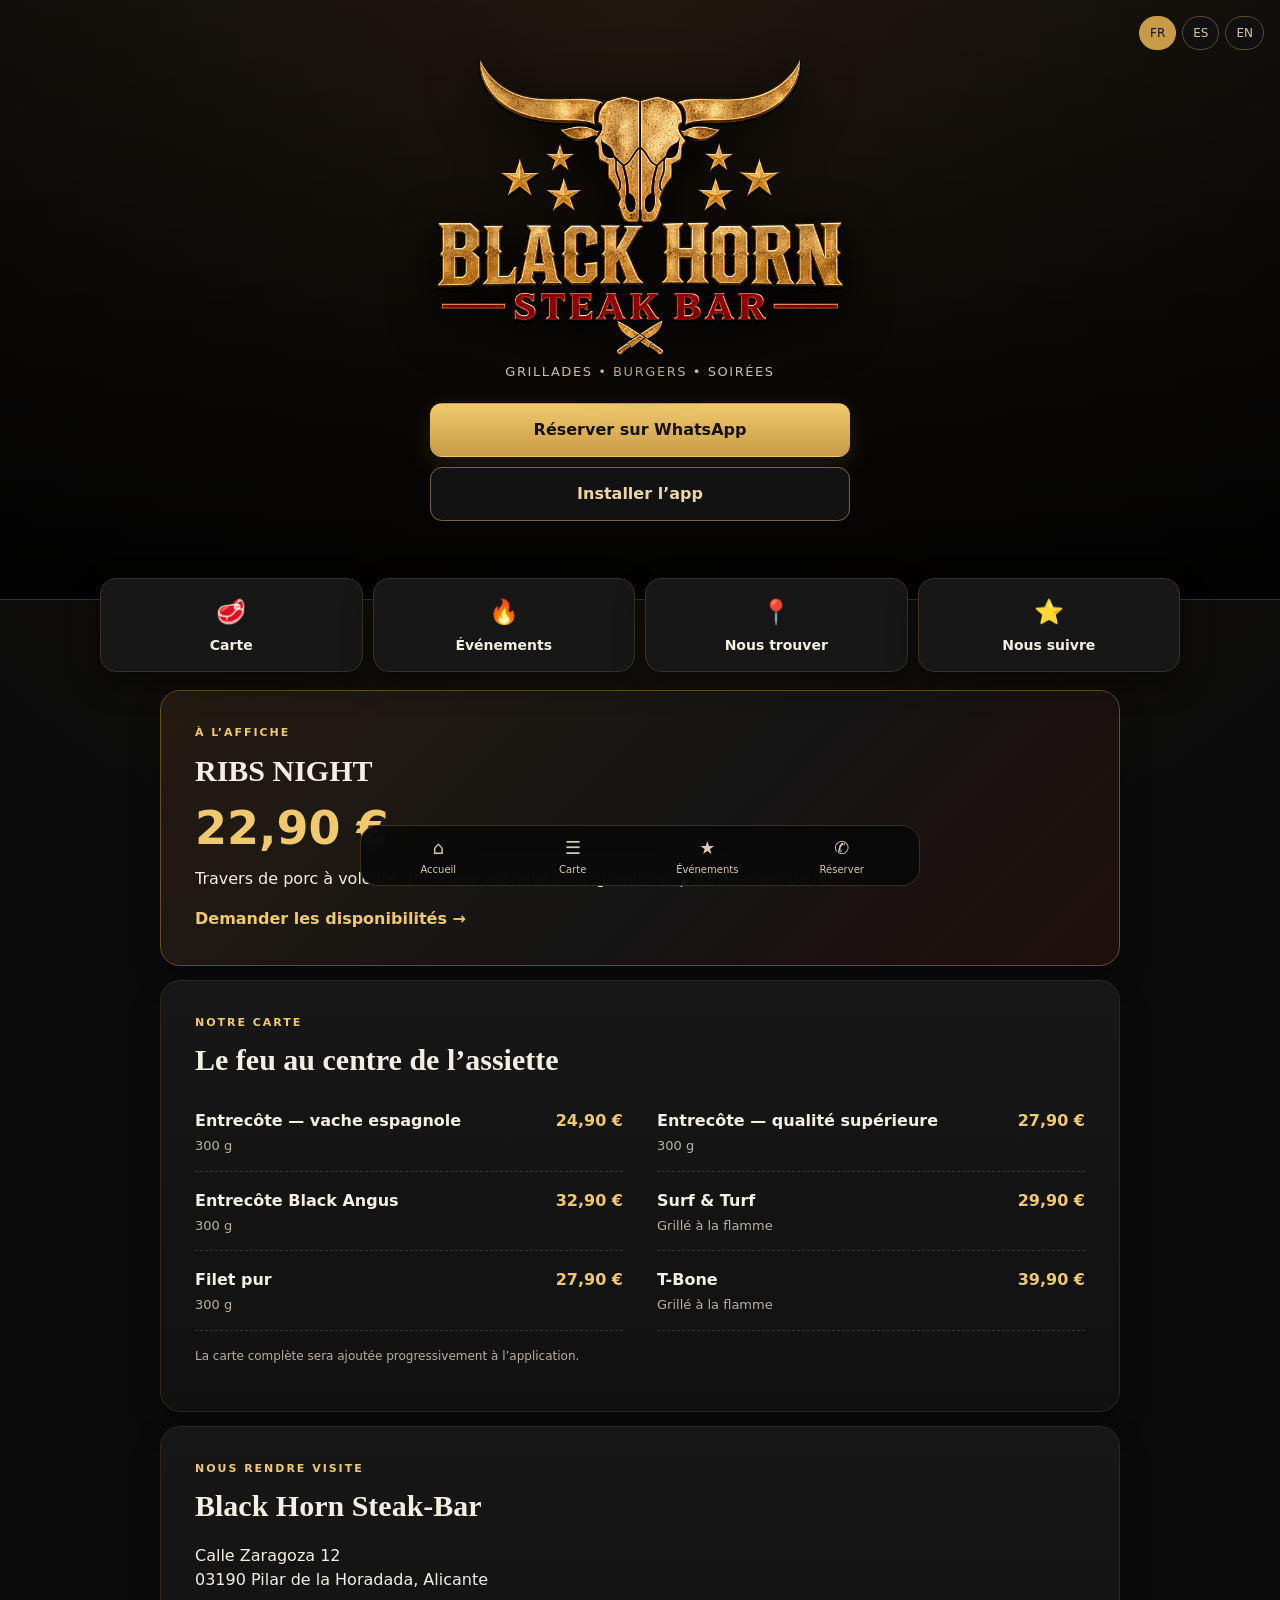
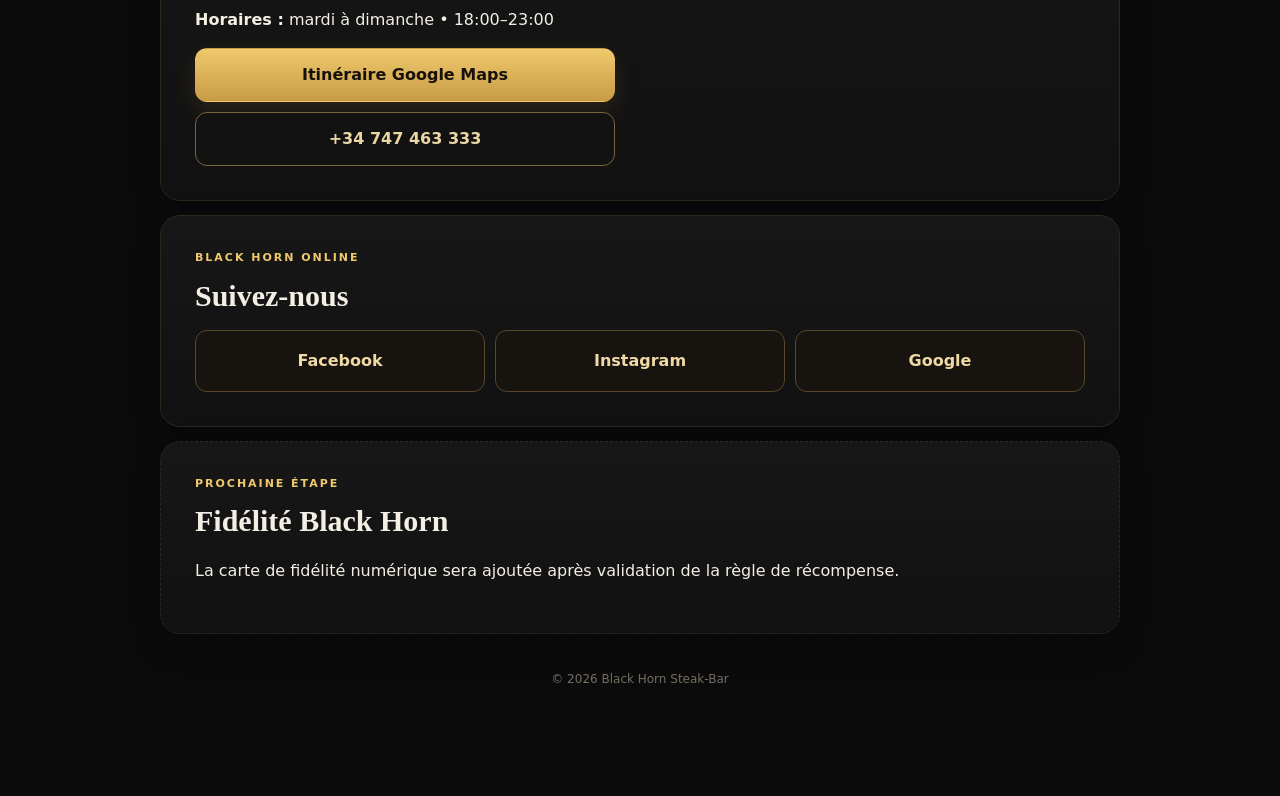
==== index.html @ 032ba1e1 "Add files via upload" ====
<!doctype html>
<html lang="fr">
<head>
  <meta charset="utf-8">
  <meta name="viewport" content="width=device-width,initial-scale=1,viewport-fit=cover">
  <meta name="theme-color" content="#111111">
  <meta name="description" content="Black Horn Steak-Bar — grillades, burgers, événements et réservations à Pilar de la Horadada.">
  <title>Black Horn Steak-Bar</title>
  <link rel="manifest" href="manifest.webmanifest">
  <link rel="apple-touch-icon" href="icon-192.png">
  <link rel="icon" href="icon-192.png">
  <link rel="stylesheet" href="styles.css">
</head>
<body>
  <header class="hero" id="home">
    <div class="topbar">
      <button class="lang active" data-lang="fr">FR</button>
      <button class="lang" data-lang="es">ES</button>
      <button class="lang" data-lang="en">EN</button>
    </div>
    <img class="logo" src="logo-black-horn.png" alt="Black Horn Steak-Bar">
    <p class="tagline" data-i18n="tagline">Grillades • Burgers • Soirées</p>
    <div class="hero-actions">
      <a class="btn btn-gold" href="https://wa.me/34747463333?text=Bonjour%20Black%20Horn%2C%20je%20voudrais%20r%C3%A9server%20une%20table." target="_blank" rel="noopener" data-i18n="book">Réserver sur WhatsApp</a>
      <button class="btn btn-outline" id="installBtn" data-i18n="install">Installer l’app</button>
    </div>
  </header>

  <main>
    <section class="quick-grid" aria-label="Accès rapides">
      <a class="quick-card" href="#menu"><span>🥩</span><strong data-i18n="menu">Carte</strong></a>
      <a class="quick-card" href="#events"><span>🔥</span><strong data-i18n="events">Événements</strong></a>
      <a class="quick-card" href="#visit"><span>📍</span><strong data-i18n="find">Nous trouver</strong></a>
      <a class="quick-card" href="#social"><span>⭐</span><strong data-i18n="follow">Nous suivre</strong></a>
    </section>

    <section class="panel highlight" id="events">
      <p class="eyebrow" data-i18n="featured">À l’affiche</p>
      <h2>RIBS NIGHT</h2>
      <p class="big-price">22,90 €</p>
      <p data-i18n="ribsText">Travers de porc à volonté. Première assiette avec garniture, puis réassort de ribs.</p>
      <a class="text-link" href="https://wa.me/34747463333?text=Bonjour%20Black%20Horn%2C%20je%20voudrais%20des%20informations%20sur%20la%20Ribs%20Night." target="_blank" rel="noopener" data-i18n="ask">Demander les disponibilités →</a>
    </section>

    <section class="panel" id="menu">
      <p class="eyebrow" data-i18n="ourMenu">Notre carte</p>
      <h2 data-i18n="grillTitle">Le feu au centre de l’assiette</h2>
      <div class="menu-list">
        <article><div><h3>Entrecôte — vache espagnole</h3><p>300 g</p></div><strong>24,90 €</strong></article>
        <article><div><h3>Entrecôte — qualité supérieure</h3><p>300 g</p></div><strong>27,90 €</strong></article>
        <article><div><h3>Entrecôte Black Angus</h3><p>300 g</p></div><strong>32,90 €</strong></article>
        <article><div><h3>Surf & Turf</h3><p data-i18n="flame">Grillé à la flamme</p></div><strong>29,90 €</strong></article>
        <article><div><h3>Filet pur</h3><p>300 g</p></div><strong>27,90 €</strong></article>
        <article><div><h3>T-Bone</h3><p data-i18n="flame">Grillé à la flamme</p></div><strong>39,90 €</strong></article>
      </div>
      <p class="note" data-i18n="menuNote">La carte complète sera ajoutée progressivement à l’application.</p>
    </section>

    <section class="panel" id="visit">
      <p class="eyebrow" data-i18n="visit">Nous rendre visite</p>
      <h2>Black Horn Steak-Bar</h2>
      <p>Calle Zaragoza 12<br>03190 Pilar de la Horadada, Alicante</p>
      <p><strong data-i18n="hours">Horaires :</strong> <span data-i18n="hoursText">mardi à dimanche • 18:00–23:00</span></p>
      <div class="stack-actions">
        <a class="btn btn-gold" href="https://maps.app.goo.gl/LjgLt8MfumfdYNus9?g_st=ic" target="_blank" rel="noopener" data-i18n="route">Itinéraire Google Maps</a>
        <a class="btn btn-outline" href="tel:+34747463333">+34 747 463 333</a>
      </div>
    </section>

    <section class="panel" id="social">
      <p class="eyebrow">Black Horn Online</p>
      <h2 data-i18n="socialTitle">Suivez-nous</h2>
      <div class="social-grid">
        <a href="https://www.facebook.com/61590589595842/" target="_blank" rel="noopener">Facebook</a>
        <a href="https://www.instagram.com/blackhornsteakbar/" target="_blank" rel="noopener">Instagram</a>
        <a href="https://maps.app.goo.gl/LjgLt8MfumfdYNus9?g_st=ic" target="_blank" rel="noopener">Google</a>
      </div>
    </section>

    <section class="panel loyalty">
      <p class="eyebrow" data-i18n="coming">Prochaine étape</p>
      <h2 data-i18n="loyalty">Fidélité Black Horn</h2>
      <p data-i18n="loyaltyText">La carte de fidélité numérique sera ajoutée après validation de la règle de récompense.</p>
    </section>
  </main>

  <nav class="bottom-nav">
    <a href="#home">⌂<span data-i18n="home">Accueil</span></a>
    <a href="#menu">☰<span data-i18n="menu">Carte</span></a>
    <a href="#events">★<span data-i18n="events">Événements</span></a>
    <a href="https://wa.me/34747463333?text=Bonjour%20Black%20Horn%2C%20je%20voudrais%20r%C3%A9server%20une%20table." target="_blank" rel="noopener">✆<span data-i18n="bookShort">Réserver</span></a>
  </nav>

  <footer>© <span id="year"></span> Black Horn Steak-Bar</footer>
  <script src="app.js"></script>
</body>
</html>
---- styles.css ----
:root{
  --bg:#0b0b0b;--panel:#151515;--panel2:#1c1a16;--text:#f4efe5;--muted:#b9b09f;
  --gold:#c89b46;--gold2:#f0c96c;--line:#3b3020;--red:#9e2b22;
}
*{box-sizing:border-box}html{scroll-behavior:smooth}body{margin:0;background:radial-gradient(circle at 50% 0,#241b10 0,#0b0b0b 38%);color:var(--text);font-family:Inter,system-ui,-apple-system,BlinkMacSystemFont,"Segoe UI",sans-serif;line-height:1.5;padding-bottom:86px}a{color:inherit;text-decoration:none}button{font:inherit}.hero{min-height:520px;padding:16px 20px 36px;display:flex;flex-direction:column;align-items:center;justify-content:center;text-align:center;border-bottom:1px solid var(--line);background:linear-gradient(rgba(0,0,0,.1),rgba(0,0,0,.85))}.topbar{position:absolute;top:16px;right:16px;display:flex;gap:6px}.lang{border:1px solid #5c4b2f;background:#111;color:#d8c59c;border-radius:999px;padding:7px 10px;font-size:12px}.lang.active{background:var(--gold);color:#111;border-color:var(--gold)}.logo{width:min(92vw,450px);max-height:330px;object-fit:contain;filter:drop-shadow(0 12px 24px #000)}.tagline{letter-spacing:.12em;text-transform:uppercase;color:#d7c7a4;font-size:13px;margin:4px 0 22px}.hero-actions,.stack-actions{display:grid;gap:10px;width:min(100%,420px)}.btn{display:block;border-radius:12px;padding:14px 18px;font-weight:800;text-align:center;border:1px solid transparent}.btn-gold{background:linear-gradient(180deg,var(--gold2),var(--gold));color:#16120b;box-shadow:0 8px 24px rgba(200,155,70,.15)}.btn-outline{border-color:#7a643d;background:#121212;color:#ebd6a4}.quick-grid{width:min(1080px,calc(100% - 28px));margin:-22px auto 18px;display:grid;grid-template-columns:repeat(4,1fr);gap:10px;position:relative;z-index:2}.quick-card{background:#171717;border:1px solid #3b3020;border-radius:16px;padding:15px 10px;text-align:center;box-shadow:0 12px 30px rgba(0,0,0,.35)}.quick-card span{font-size:24px;display:block}.quick-card strong{font-size:12px;display:block;margin-top:5px}.panel{width:min(960px,calc(100% - 28px));margin:14px auto;background:linear-gradient(180deg,#171717,#111);border:1px solid #2d261b;border-radius:20px;padding:24px;box-shadow:0 14px 34px rgba(0,0,0,.2)}.highlight{background:linear-gradient(135deg,#241b11,#151515 55%,#20100d);border-color:#6b4d23}.eyebrow{text-transform:uppercase;letter-spacing:.18em;font-size:11px;color:var(--gold2);font-weight:800;margin:0 0 6px}.panel h2{font-family:Georgia,"Times New Roman",serif;font-size:30px;margin:0 0 12px}.big-price{font-size:46px;line-height:1;font-weight:900;color:var(--gold2);margin:6px 0 12px}.text-link{color:var(--gold2);font-weight:800}.menu-list{display:grid;gap:2px}.menu-list article{display:flex;justify-content:space-between;gap:18px;padding:15px 0;border-bottom:1px dashed #3b3428}.menu-list h3{margin:0 0 3px;font-size:16px}.menu-list p{margin:0;color:var(--muted);font-size:13px}.menu-list strong{white-space:nowrap;color:var(--gold2)}.note{font-size:12px;color:var(--muted);margin-top:16px}.social-grid{display:grid;grid-template-columns:repeat(3,1fr);gap:10px}.social-grid a{border:1px solid #59472b;background:#17130e;color:#f0d9a5;padding:14px;text-align:center;border-radius:12px;font-weight:800}.loyalty{border-style:dashed}footer{text-align:center;color:#756d61;font-size:12px;padding:22px}.bottom-nav{position:fixed;z-index:30;left:0;right:0;bottom:0;padding:8px 10px max(8px,env(safe-area-inset-bottom));background:rgba(10,10,10,.96);border-top:1px solid #3a3022;display:grid;grid-template-columns:repeat(4,1fr);backdrop-filter:blur(12px)}.bottom-nav a{text-align:center;color:#d6c9ae;font-size:18px}.bottom-nav span{display:block;font-size:10px;margin-top:1px}@media(min-width:760px){.hero{min-height:600px}.quick-card strong{font-size:14px}.panel{padding:34px}.menu-list{grid-template-columns:1fr 1fr;column-gap:34px}.social-grid a{padding:18px}.bottom-nav{max-width:560px;left:50%;transform:translateX(-50%);bottom:14px;border:1px solid #3a3022;border-radius:18px}}
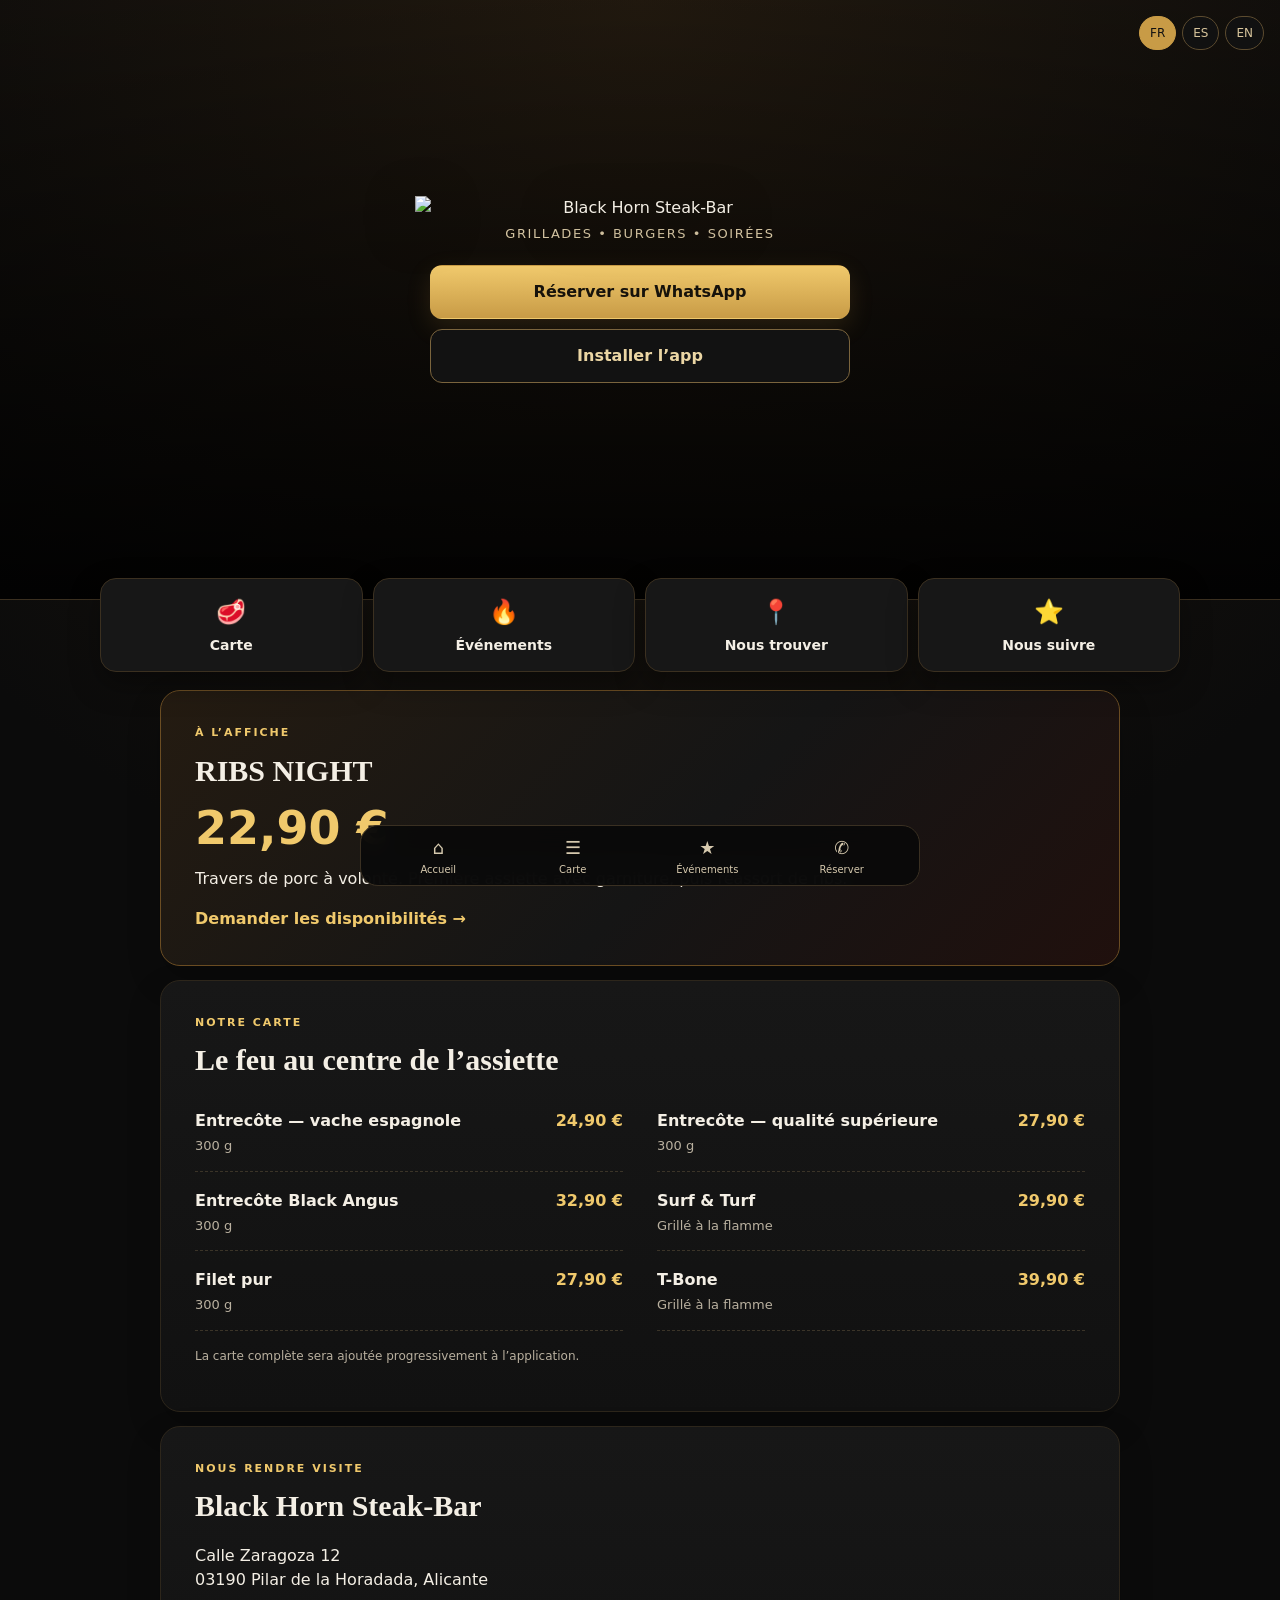
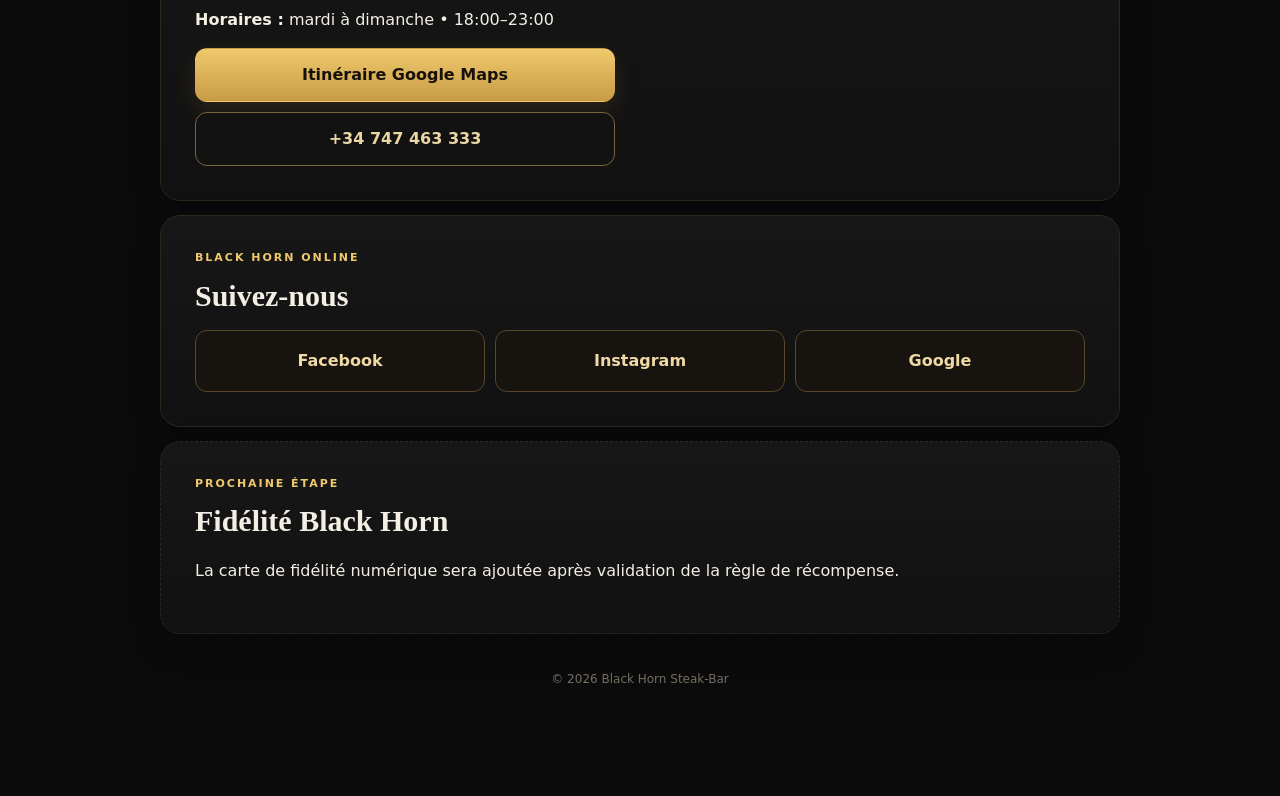
==== commit a3f87be2: "Add files via upload" ====
--- a/index.html
+++ b/index.html
@@ -7,8 +7,8 @@
   <meta name="description" content="Black Horn Steak-Bar — grillades, burgers, événements et réservations à Pilar de la Horadada.">
   <title>Black Horn Steak-Bar</title>
   <link rel="manifest" href="manifest.webmanifest">
-  <link rel="apple-touch-icon" href="icon-192.png">
-  <link rel="icon" href="icon-192.png">
+  <link rel="apple-touch-icon" href="icons/icon-192.png">
+  <link rel="icon" href="icons/icon-192.png">
   <link rel="stylesheet" href="styles.css">
 </head>
 <body>
@@ -18,7 +18,7 @@
       <button class="lang" data-lang="es">ES</button>
       <button class="lang" data-lang="en">EN</button>
     </div>
-    <img class="logo" src="logo-black-horn.png" alt="Black Horn Steak-Bar">
+    <img class="logo" src="assets/logo-black-horn.png" alt="Black Horn Steak-Bar">
     <p class="tagline" data-i18n="tagline">Grillades • Burgers • Soirées</p>
     <div class="hero-actions">
       <a class="btn btn-gold" href="https://wa.me/34747463333?text=Bonjour%20Black%20Horn%2C%20je%20voudrais%20r%C3%A9server%20une%20table." target="_blank" rel="noopener" data-i18n="book">Réserver sur WhatsApp</a>
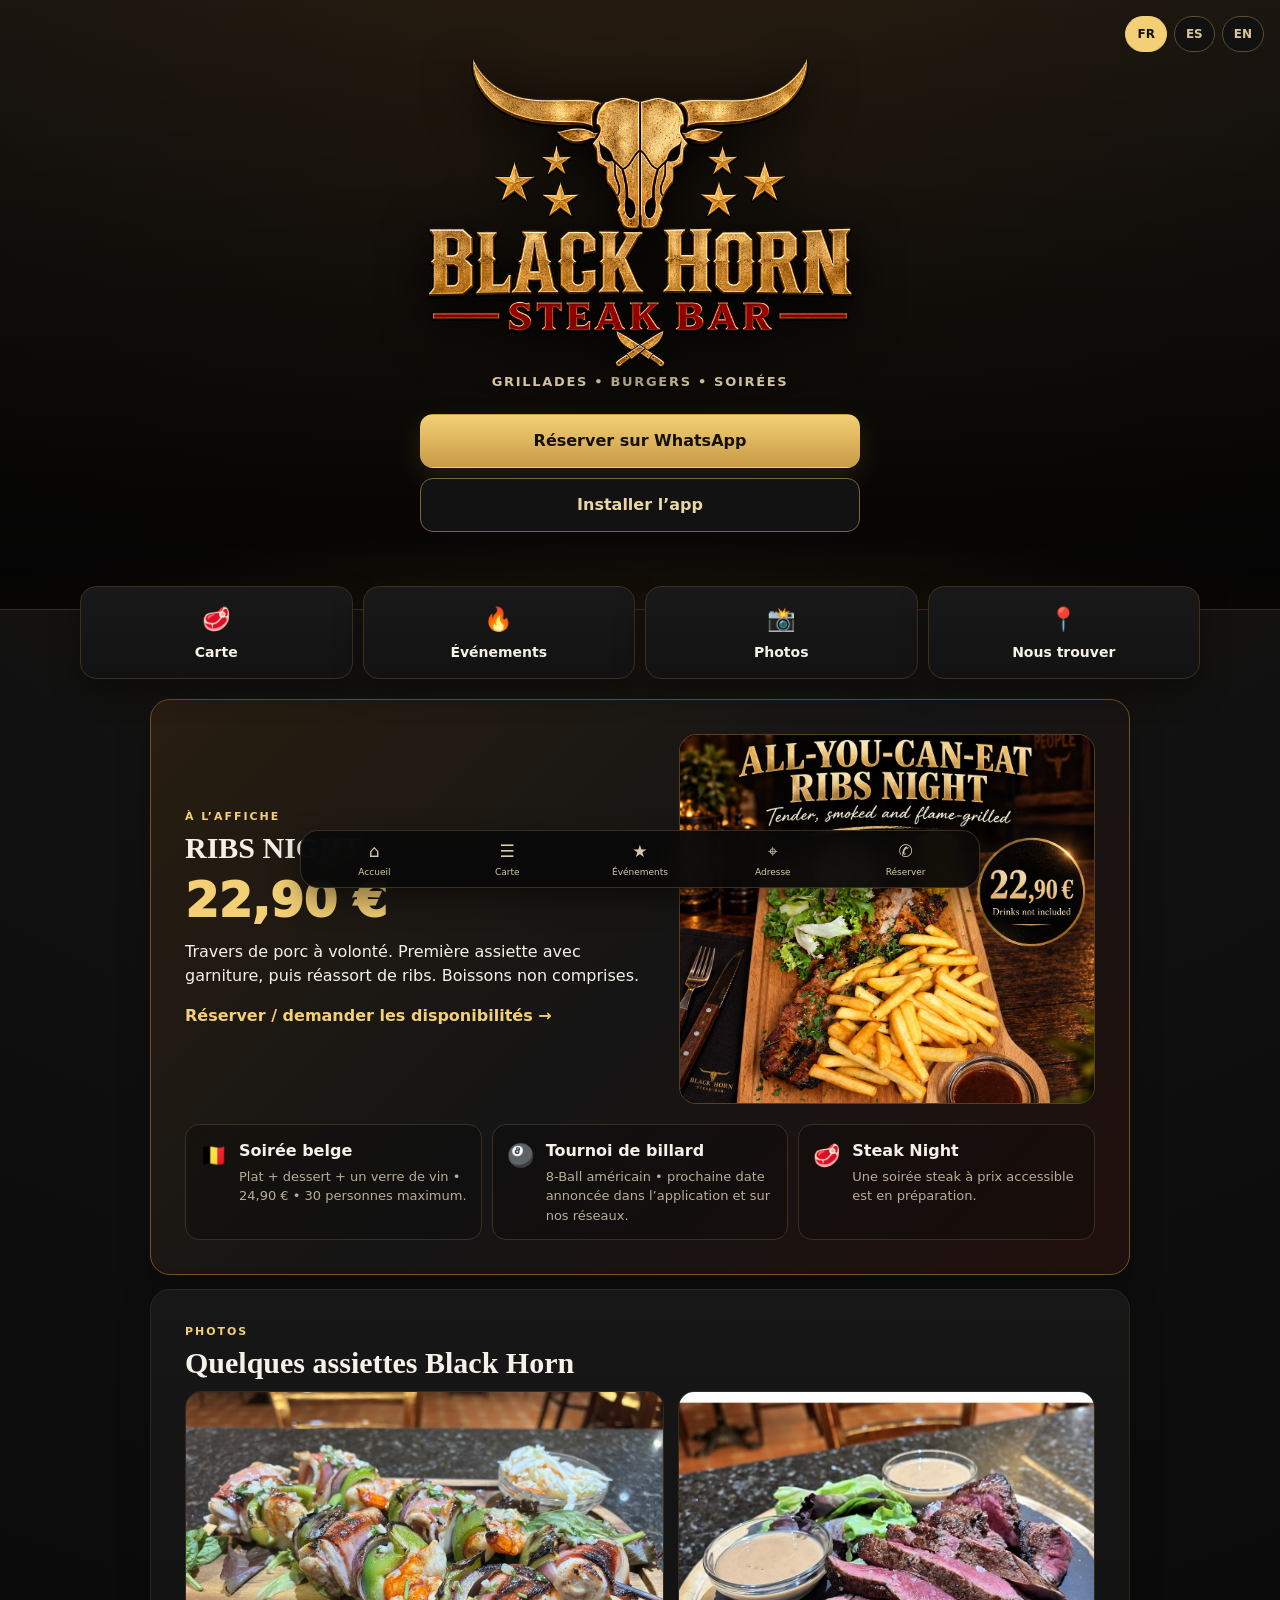
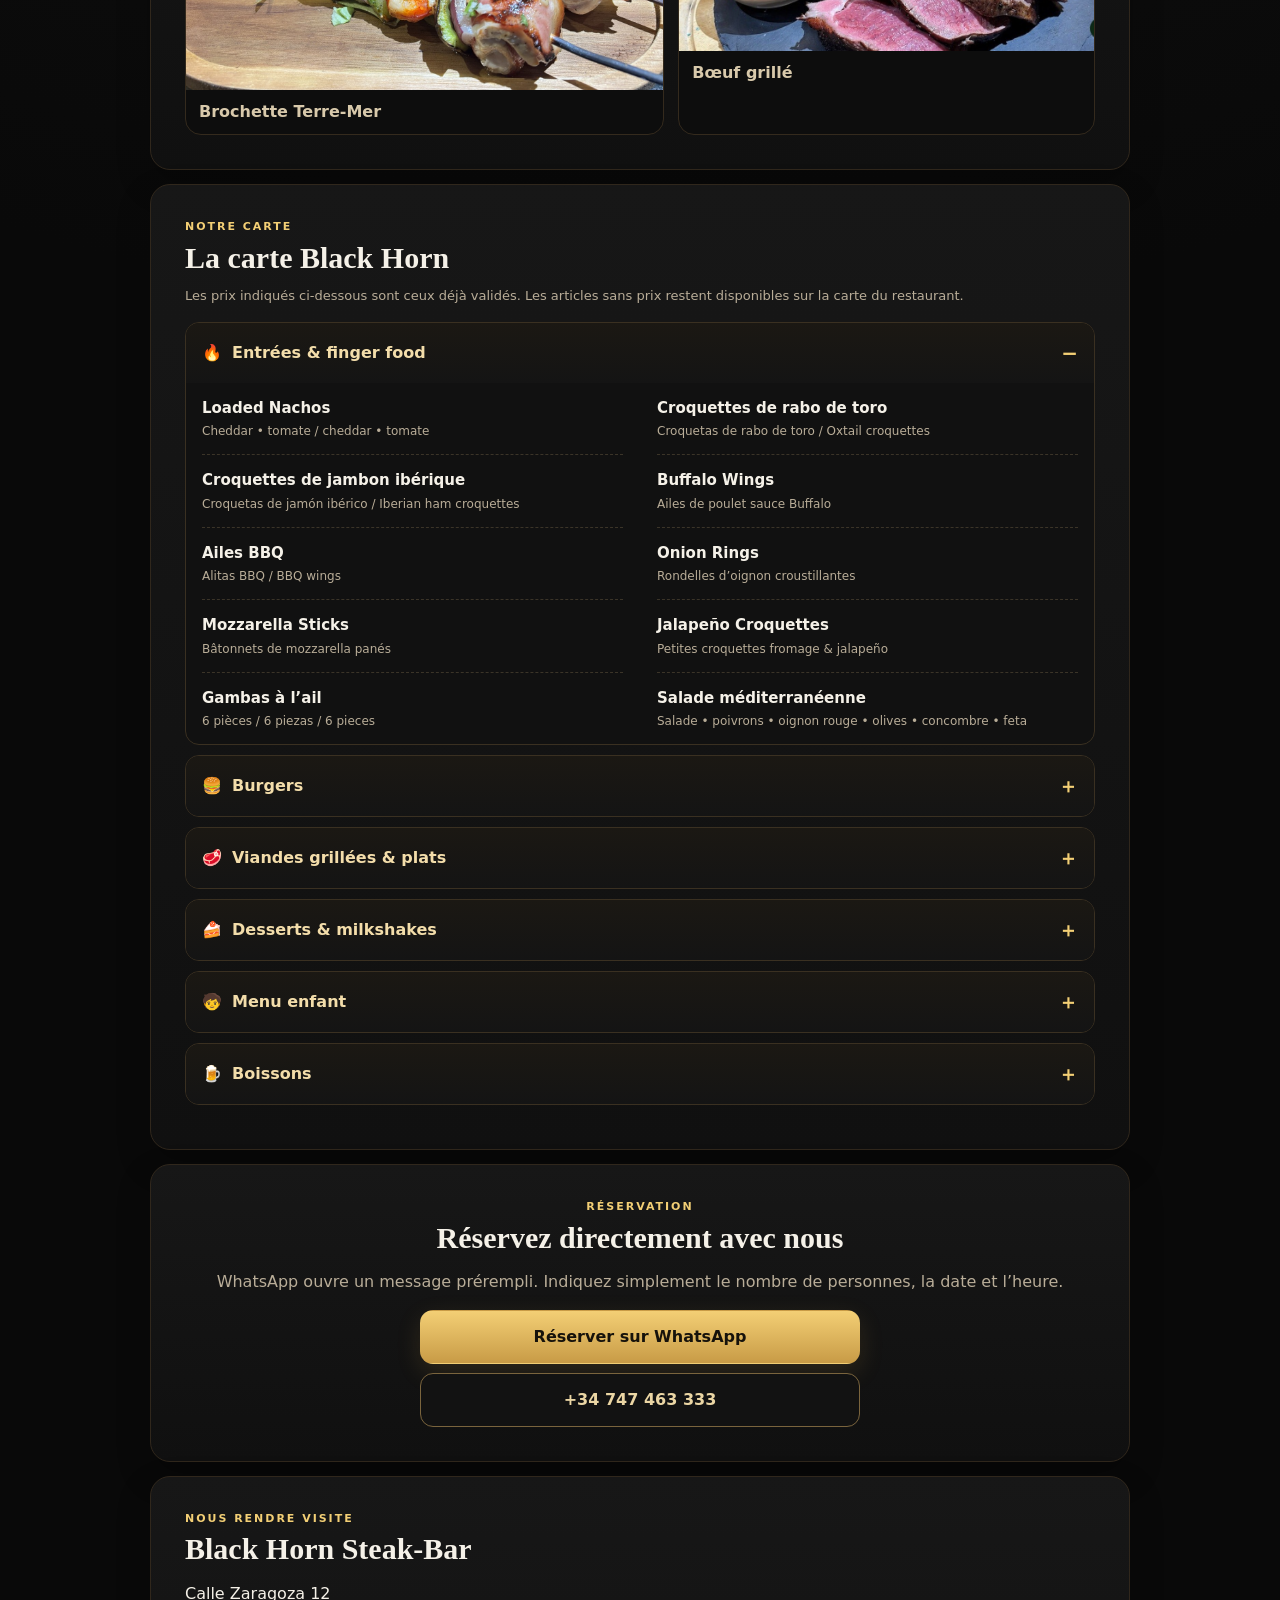
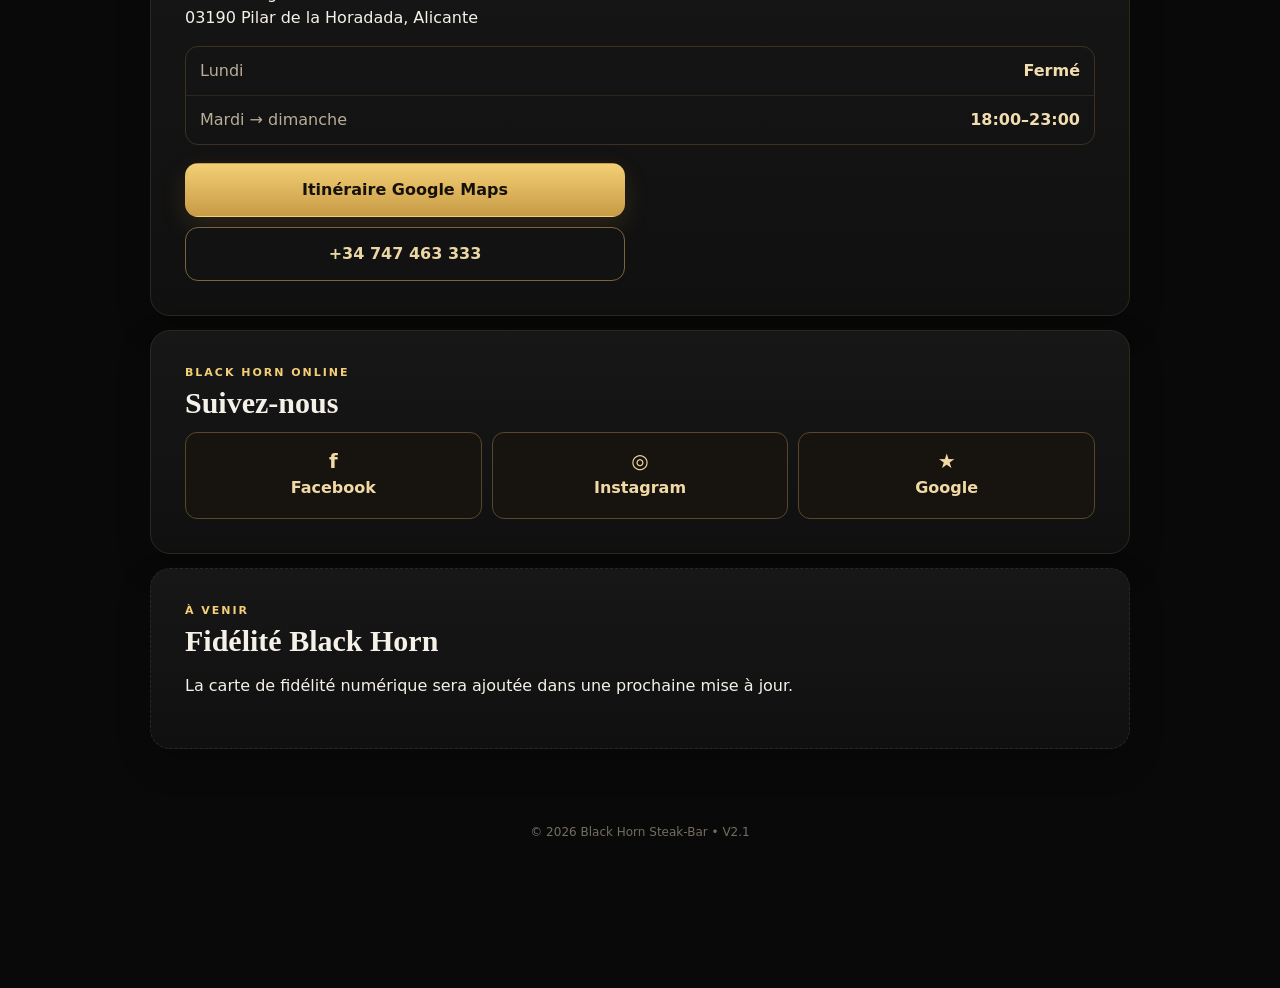
==== commit 13181615: "Add files via upload" ====
--- a/index.html
+++ b/index.html
@@ -4,63 +4,218 @@
   <meta charset="utf-8">
   <meta name="viewport" content="width=device-width,initial-scale=1,viewport-fit=cover">
   <meta name="theme-color" content="#111111">
-  <meta name="description" content="Black Horn Steak-Bar — grillades, burgers, événements et réservations à Pilar de la Horadada.">
+  <meta name="apple-mobile-web-app-capable" content="yes">
+  <meta name="apple-mobile-web-app-status-bar-style" content="black-translucent">
+  <meta name="apple-mobile-web-app-title" content="Black Horn">
+  <meta name="description" content="Black Horn Steak-Bar — carte, événements, réservation et itinéraire à Pilar de la Horadada.">
   <title>Black Horn Steak-Bar</title>
-  <link rel="manifest" href="manifest.webmanifest">
-  <link rel="apple-touch-icon" href="icons/icon-192.png">
-  <link rel="icon" href="icons/icon-192.png">
-  <link rel="stylesheet" href="styles.css">
+  <link rel="manifest" href="manifest-v21.webmanifest">
+  <link rel="apple-touch-icon" href="icon-192-v21.png">
+  <link rel="icon" href="icon-192-v21.png">
+  <link rel="stylesheet" href="styles-v21.css">
 </head>
 <body>
   <header class="hero" id="home">
-    <div class="topbar">
+    <div class="topbar" aria-label="Langue">
       <button class="lang active" data-lang="fr">FR</button>
       <button class="lang" data-lang="es">ES</button>
       <button class="lang" data-lang="en">EN</button>
     </div>
-    <img class="logo" src="assets/logo-black-horn.png" alt="Black Horn Steak-Bar">
+
+    <img class="logo" src="black-horn-logo-v21.png" alt="Black Horn Steak-Bar">
     <p class="tagline" data-i18n="tagline">Grillades • Burgers • Soirées</p>
+
     <div class="hero-actions">
-      <a class="btn btn-gold" href="https://wa.me/34747463333?text=Bonjour%20Black%20Horn%2C%20je%20voudrais%20r%C3%A9server%20une%20table." target="_blank" rel="noopener" data-i18n="book">Réserver sur WhatsApp</a>
+      <a class="btn btn-gold js-book" href="#" target="_blank" rel="noopener" data-i18n="book">Réserver sur WhatsApp</a>
       <button class="btn btn-outline" id="installBtn" data-i18n="install">Installer l’app</button>
     </div>
+    <p class="install-hint" id="installedHint" hidden data-i18n="installed">Application installée sur cet appareil</p>
   </header>
 
   <main>
     <section class="quick-grid" aria-label="Accès rapides">
       <a class="quick-card" href="#menu"><span>🥩</span><strong data-i18n="menu">Carte</strong></a>
       <a class="quick-card" href="#events"><span>🔥</span><strong data-i18n="events">Événements</strong></a>
+      <a class="quick-card" href="#photos"><span>📸</span><strong data-i18n="photos">Photos</strong></a>
       <a class="quick-card" href="#visit"><span>📍</span><strong data-i18n="find">Nous trouver</strong></a>
-      <a class="quick-card" href="#social"><span>⭐</span><strong data-i18n="follow">Nous suivre</strong></a>
     </section>
 
     <section class="panel highlight" id="events">
-      <p class="eyebrow" data-i18n="featured">À l’affiche</p>
-      <h2>RIBS NIGHT</h2>
-      <p class="big-price">22,90 €</p>
-      <p data-i18n="ribsText">Travers de porc à volonté. Première assiette avec garniture, puis réassort de ribs.</p>
-      <a class="text-link" href="https://wa.me/34747463333?text=Bonjour%20Black%20Horn%2C%20je%20voudrais%20des%20informations%20sur%20la%20Ribs%20Night." target="_blank" rel="noopener" data-i18n="ask">Demander les disponibilités →</a>
+      <div class="event-feature">
+        <div class="event-copy">
+          <p class="eyebrow" data-i18n="featured">À l’affiche</p>
+          <h2>RIBS NIGHT</h2>
+          <p class="big-price">22,90 €</p>
+          <p data-i18n="ribsText">Travers de porc à volonté. Première assiette avec garniture, puis réassort de ribs. Boissons non comprises.</p>
+          <a class="text-link js-ribs" href="#" target="_blank" rel="noopener" data-i18n="ask">Réserver / demander les disponibilités →</a>
+        </div>
+        <img src="ribs-night-v21.jpg" alt="Visuel promotionnel Ribs Night Black Horn" loading="lazy">
+      </div>
+
+      <div class="event-grid">
+        <article class="event-card">
+          <span class="event-icon">🇧🇪</span>
+          <div>
+            <h3 data-i18n="belgianNight">Soirée belge</h3>
+            <p data-i18n="belgianDesc">Plat + dessert + un verre de vin • 24,90 € • 30 personnes maximum.</p>
+          </div>
+        </article>
+        <article class="event-card">
+          <span class="event-icon">🎱</span>
+          <div>
+            <h3 data-i18n="poolNight">Tournoi de billard</h3>
+            <p data-i18n="poolDesc">8-Ball américain • prochaine date annoncée dans l’application et sur nos réseaux.</p>
+          </div>
+        </article>
+        <article class="event-card">
+          <span class="event-icon">🥩</span>
+          <div>
+            <h3>Steak Night</h3>
+            <p data-i18n="steakDesc">Une soirée steak à prix accessible est en préparation.</p>
+          </div>
+        </article>
+      </div>
+    </section>
+
+    <section class="panel" id="photos">
+      <p class="eyebrow" data-i18n="photos">Photos</p>
+      <h2 data-i18n="photoTitle">Quelques assiettes Black Horn</h2>
+      <div class="photo-strip">
+        <figure>
+          <img src="photo-brochette-v21.jpg" alt="Brochette Terre-Mer Black Horn" loading="lazy">
+          <figcaption data-i18n="photoSkewer">Brochette Terre-Mer</figcaption>
+        </figure>
+        <figure>
+          <img src="photo-steak-v21.jpg" alt="Bœuf grillé Black Horn" loading="lazy">
+          <figcaption data-i18n="photoSteak">Bœuf grillé</figcaption>
+        </figure>
+      </div>
     </section>
 
     <section class="panel" id="menu">
       <p class="eyebrow" data-i18n="ourMenu">Notre carte</p>
-      <h2 data-i18n="grillTitle">Le feu au centre de l’assiette</h2>
-      <div class="menu-list">
-        <article><div><h3>Entrecôte — vache espagnole</h3><p>300 g</p></div><strong>24,90 €</strong></article>
-        <article><div><h3>Entrecôte — qualité supérieure</h3><p>300 g</p></div><strong>27,90 €</strong></article>
-        <article><div><h3>Entrecôte Black Angus</h3><p>300 g</p></div><strong>32,90 €</strong></article>
-        <article><div><h3>Surf & Turf</h3><p data-i18n="flame">Grillé à la flamme</p></div><strong>29,90 €</strong></article>
-        <article><div><h3>Filet pur</h3><p>300 g</p></div><strong>27,90 €</strong></article>
-        <article><div><h3>T-Bone</h3><p data-i18n="flame">Grillé à la flamme</p></div><strong>39,90 €</strong></article>
-      </div>
-      <p class="note" data-i18n="menuNote">La carte complète sera ajoutée progressivement à l’application.</p>
+      <h2 data-i18n="menuTitle">La carte Black Horn</h2>
+      <p class="menu-intro" data-i18n="menuIntro">Les prix indiqués ci-dessous sont ceux déjà validés. Les articles sans prix restent disponibles sur la carte du restaurant.</p>
+
+      <details class="menu-category" open>
+        <summary><span>🔥</span><strong data-i18n="starters">Entrées & finger food</strong></summary>
+        <div class="menu-list">
+          <article><div><h3>Loaded Nachos</h3><p>Cheddar • tomate / cheddar • tomate</p></div></article>
+          <article><div><h3>Croquettes de rabo de toro</h3><p>Croquetas de rabo de toro / Oxtail croquettes</p></div></article>
+          <article><div><h3>Croquettes de jambon ibérique</h3><p>Croquetas de jamón ibérico / Iberian ham croquettes</p></div></article>
+          <article><div><h3>Buffalo Wings</h3><p>Ailes de poulet sauce Buffalo</p></div></article>
+          <article><div><h3>Ailes BBQ</h3><p>Alitas BBQ / BBQ wings</p></div></article>
+          <article><div><h3>Onion Rings</h3><p>Rondelles d’oignon croustillantes</p></div></article>
+          <article><div><h3>Mozzarella Sticks</h3><p>Bâtonnets de mozzarella panés</p></div></article>
+          <article><div><h3>Jalapeño Croquettes</h3><p>Petites croquettes fromage & jalapeño</p></div></article>
+          <article><div><h3>Gambas à l’ail</h3><p>6 pièces / 6 piezas / 6 pieces</p></div></article>
+          <article><div><h3>Salade méditerranéenne</h3><p>Salade • poivrons • oignon rouge • olives • concombre • feta</p></div></article>
+        </div>
+      </details>
+
+      <details class="menu-category">
+        <summary><span>🍔</span><strong data-i18n="burgers">Burgers</strong></summary>
+        <div class="menu-list">
+          <article><div><h3>Cheeseburger</h3><p>Black Angus 200 g</p></div></article>
+          <article><div><h3>Texas Chicken</h3><p>Poulet • sauce Texas</p></div></article>
+          <article><div><h3>Black Horn Burger</h3><p>Black Angus 200 g</p></div></article>
+          <article><div><h3>King Burger</h3><p>Black Angus 200 g</p></div></article>
+          <article><div><h3>Mexican Burger</h3><p>Black Angus 200 g • salade</p></div></article>
+          <article><div><h3>Jack Burger</h3><p>Black Angus 200 g</p></div></article>
+          <article><div><h3>Pulled Pork Burger</h3><p>Porc effiloché / Pulled pork</p></div></article>
+        </div>
+      </details>
+
+      <details class="menu-category">
+        <summary><span>🥩</span><strong data-i18n="grill">Viandes grillées & plats</strong></summary>
+        <div class="menu-list">
+          <article><div><h3>Côte de bœuf</h3><p>500–600 g</p></div></article>
+          <article><div><h3>Entrecôte — vache espagnole</h3><p>300 g</p></div><strong>24,90 €</strong></article>
+          <article><div><h3>Entrecôte — qualité supérieure</h3><p>300 g</p></div><strong>27,90 €</strong></article>
+          <article><div><h3>Entrecôte Black Angus</h3><p>300 g</p></div><strong>32,90 €</strong></article>
+          <article><div><h3>Picanha</h3><p>300 g</p></div></article>
+          <article><div><h3>Aguja de porc</h3><p>Échine de porc • 300 g</p></div><strong>19,90 €</strong></article>
+          <article><div><h3>Brochette de gambas</h3><p>8 pièces / 8 piezas / 8 pieces</p></div></article>
+          <article><div><h3>Brochette Terre-Mer</h3><p>Poulet • bacon • poivrons • gambas</p></div><strong>19,90 €</strong></article>
+          <article><div><h3>Brochette mixte</h3><p data-i18n="flame">Grillée à la flamme</p></div></article>
+          <article><div><h3>Surf & Turf</h3><p data-i18n="flame">Grillé à la flamme</p></div><strong>29,90 €</strong></article>
+          <article><div><h3>Filet pur</h3><p>300 g</p></div><strong>27,90 €</strong></article>
+          <article><div><h3>T-Bone</h3><p data-i18n="flame">Grillé à la flamme</p></div><strong>39,90 €</strong></article>
+          <article><div><h3>Travers de porc</h3><p>Costillas de cerdo / Pork ribs</p></div></article>
+          <article><div><h3>Fish & Chips</h3><p>Poisson pané • frites</p></div></article>
+        </div>
+        <div class="extras-box">
+          <strong data-i18n="sides">Accompagnements</strong>
+          <span data-i18n="sidesText">Frites • pomme de terre au four • wedges</span>
+        </div>
+        <div class="extras-box">
+          <strong data-i18n="sauces">Sauces</strong>
+          <span>Champignons • poivre • roquefort • BBQ • maison</span>
+          <b>2,50 €</b>
+        </div>
+      </details>
+
+      <details class="menu-category">
+        <summary><span>🍰</span><strong data-i18n="desserts">Desserts & milkshakes</strong></summary>
+        <div class="menu-list">
+          <article><div><h3>New York Cheesecake</h3></div><strong>6,90 €</strong></article>
+          <article><div><h3>Brownie</h3></div><strong>7,50 €</strong></article>
+          <article><div><h3>Apple Pie</h3></div><strong>6,90 €</strong></article>
+          <article><div><h3>Dame Blanche</h3></div><strong>6,90 €</strong></article>
+          <article><div><h3>Brésilienne</h3></div><strong>7,50 €</strong></article>
+          <article><div><h3>Coulant chocolat</h3><p>Chocolate coulant</p></div></article>
+          <article><div><h3>Milkshake Vanille / Chocolat / Fraise</h3></div><strong>5,90 €</strong></article>
+          <article><div><h3>Milkshake Memphis</h3><p>Lotus & Amaretto</p></div><strong>7,90 €</strong></article>
+          <article><div><h3>Milkshake Black Horn</h3><p>Brownie • noix de pécan • Jack</p></div><strong>7,90 €</strong></article>
+          <article><div><h3>Milkshake Spéculoos</h3></div></article>
+        </div>
+      </details>
+
+      <details class="menu-category">
+        <summary><span>🧒</span><strong data-i18n="kids">Menu enfant</strong></summary>
+        <div class="menu-list">
+          <article><div><h3>Nuggets</h3><p data-i18n="kidsNuggets">Nuggets • frites • boisson</p></div></article>
+          <article><div><h3>Fingers poisson</h3><p data-i18n="kidsFish">Fingers poisson • frites • boisson</p></div></article>
+        </div>
+      </details>
+
+      <details class="menu-category">
+        <summary><span>🍺</span><strong data-i18n="drinks">Boissons</strong></summary>
+        <div class="menu-list">
+          <article><div><h3>Mahou Clásica pression</h3><p>25 cl</p></div><strong>2,80 €</strong></article>
+          <article><div><h3>Mahou Clásica pression</h3><p>50 cl</p></div><strong>4,50 €</strong></article>
+          <article><div><h3>Mahou IPA</h3></div><strong>4,20 €</strong></article>
+          <article><div><h3>Mahou 0,0</h3></div><strong>3,50 €</strong></article>
+          <article><div><h3>Budweiser</h3></div><strong>3,90 €</strong></article>
+          <article><div><h3>Corona</h3></div><strong>4,50 €</strong></article>
+          <article><div><h3>Leffe Blonde</h3></div><strong>5,20 €</strong></article>
+          <article><div><h3>Softs</h3><p>Coca-Cola • Zero • Fanta • Sprite • Dr Pepper • Nestea • Tonic</p></div><strong>2,80 €</strong></article>
+          <article><div><h3>Jus</h3><p>Orange • ananas • pomme • pêche</p></div><strong>3,00 €</strong></article>
+          <article><div><h3>Vin maison</h3><p data-i18n="wineGlass">Verre</p></div><strong>2,80 €</strong></article>
+          <article><div><h3>Vin maison</h3><p data-i18n="wineBottle">Bouteille</p></div><strong>12,00 €</strong></article>
+          <article><div><h3>Tinto de Verano</h3></div></article>
+          <article><div><h3>Spiritueux & digestifs</h3><p>Bacardi • Barceló Imperial • Larios • Larios Rosé • Licor 43 • Brandy • Cointreau</p></div></article>
+          <article><div><h3>Eaux</h3><p>Gazeuse 33 cl • grande 75 cl</p></div></article>
+        </div>
+      </details>
+    </section>
+
+    <section class="panel booking-panel" id="booking">
+      <p class="eyebrow" data-i18n="bookingTitle">Réservation</p>
+      <h2 data-i18n="bookingHeadline">Réservez directement avec nous</h2>
+      <p data-i18n="bookingText">WhatsApp ouvre un message prérempli. Indiquez simplement le nombre de personnes, la date et l’heure.</p>
+      <a class="btn btn-gold js-book" href="#" target="_blank" rel="noopener" data-i18n="book">Réserver sur WhatsApp</a>
+      <a class="btn btn-outline" href="tel:+34747463333">+34 747 463 333</a>
     </section>
 
     <section class="panel" id="visit">
       <p class="eyebrow" data-i18n="visit">Nous rendre visite</p>
       <h2>Black Horn Steak-Bar</h2>
       <p>Calle Zaragoza 12<br>03190 Pilar de la Horadada, Alicante</p>
-      <p><strong data-i18n="hours">Horaires :</strong> <span data-i18n="hoursText">mardi à dimanche • 18:00–23:00</span></p>
+      <div class="hours-card">
+        <div><span data-i18n="monday">Lundi</span><strong data-i18n="closed">Fermé</strong></div>
+        <div><span data-i18n="tueSun">Mardi → dimanche</span><strong>18:00–23:00</strong></div>
+      </div>
       <div class="stack-actions">
         <a class="btn btn-gold" href="https://maps.app.goo.gl/LjgLt8MfumfdYNus9?g_st=ic" target="_blank" rel="noopener" data-i18n="route">Itinéraire Google Maps</a>
         <a class="btn btn-outline" href="tel:+34747463333">+34 747 463 333</a>
@@ -71,27 +226,28 @@
       <p class="eyebrow">Black Horn Online</p>
       <h2 data-i18n="socialTitle">Suivez-nous</h2>
       <div class="social-grid">
-        <a href="https://www.facebook.com/61590589595842/" target="_blank" rel="noopener">Facebook</a>
-        <a href="https://www.instagram.com/blackhornsteakbar/" target="_blank" rel="noopener">Instagram</a>
-        <a href="https://maps.app.goo.gl/LjgLt8MfumfdYNus9?g_st=ic" target="_blank" rel="noopener">Google</a>
+        <a href="https://www.facebook.com/61590589595842/" target="_blank" rel="noopener"><span>f</span>Facebook</a>
+        <a href="https://www.instagram.com/blackhornsteakbar/" target="_blank" rel="noopener"><span>◎</span>Instagram</a>
+        <a href="https://maps.app.goo.gl/LjgLt8MfumfdYNus9?g_st=ic" target="_blank" rel="noopener"><span>★</span>Google</a>
       </div>
     </section>
 
     <section class="panel loyalty">
-      <p class="eyebrow" data-i18n="coming">Prochaine étape</p>
+      <p class="eyebrow" data-i18n="coming">À venir</p>
       <h2 data-i18n="loyalty">Fidélité Black Horn</h2>
-      <p data-i18n="loyaltyText">La carte de fidélité numérique sera ajoutée après validation de la règle de récompense.</p>
+      <p data-i18n="loyaltyText">La carte de fidélité numérique sera ajoutée dans une prochaine mise à jour.</p>
     </section>
   </main>
 
-  <nav class="bottom-nav">
+  <nav class="bottom-nav" aria-label="Navigation principale">
     <a href="#home">⌂<span data-i18n="home">Accueil</span></a>
     <a href="#menu">☰<span data-i18n="menu">Carte</span></a>
     <a href="#events">★<span data-i18n="events">Événements</span></a>
-    <a href="https://wa.me/34747463333?text=Bonjour%20Black%20Horn%2C%20je%20voudrais%20r%C3%A9server%20une%20table." target="_blank" rel="noopener">✆<span data-i18n="bookShort">Réserver</span></a>
+    <a href="#visit">⌖<span data-i18n="findShort">Adresse</span></a>
+    <a class="js-book" href="#" target="_blank" rel="noopener">✆<span data-i18n="bookShort">Réserver</span></a>
   </nav>
 
-  <footer>© <span id="year"></span> Black Horn Steak-Bar</footer>
-  <script src="app.js"></script>
+  <footer>© <span id="year"></span> Black Horn Steak-Bar • V2.1</footer>
+  <script src="app-v21.js"></script>
 </body>
 </html>
--- a/styles-v21.css
+++ b/styles-v21.css
@@ -0,0 +1,137 @@
+:root{
+  --bg:#090909;--panel:#141414;--panel2:#1d1912;--text:#f5f1e8;--muted:#b9ad98;
+  --gold:#c89b46;--gold2:#f3cf75;--line:#3b3020;--red:#9d2d23;--soft:#211a11;
+}
+*{box-sizing:border-box}
+html{scroll-behavior:smooth;scroll-padding-bottom:130px}
+body{
+  margin:0;
+  color:var(--text);
+  background:
+    radial-gradient(circle at 50% -5%,#2b1e0f 0,#111 25%,#090909 48%),
+    #090909;
+  font-family:Inter,system-ui,-apple-system,BlinkMacSystemFont,"Segoe UI",sans-serif;
+  line-height:1.5;
+  padding-bottom:calc(125px + env(safe-area-inset-bottom));
+}
+a{color:inherit;text-decoration:none}
+button{font:inherit}
+img{max-width:100%;display:block}
+[hidden]{display:none!important}
+
+.hero{
+  min-height:540px;
+  padding:18px 20px 38px;
+  display:flex;flex-direction:column;align-items:center;justify-content:center;text-align:center;
+  border-bottom:1px solid var(--line);
+  background:linear-gradient(rgba(0,0,0,.02),rgba(0,0,0,.84));
+  position:relative;
+  overflow:hidden;
+}
+.hero:after{
+  content:"";position:absolute;inset:auto -15% -140px;height:230px;
+  background:radial-gradient(ellipse at center,rgba(200,155,70,.13),transparent 65%);
+  pointer-events:none;
+}
+.topbar{position:absolute;top:max(16px,env(safe-area-inset-top));right:16px;display:flex;gap:7px;z-index:4}
+.lang{border:1px solid #5c4b2f;background:#111;color:#d8c59c;border-radius:999px;padding:8px 11px;font-size:12px;font-weight:800}
+.lang.active{background:var(--gold2);color:#15110a;border-color:var(--gold2)}
+.logo{width:min(90vw,470px);max-height:340px;object-fit:contain;filter:drop-shadow(0 12px 24px #000);position:relative;z-index:2}
+.tagline{letter-spacing:.13em;text-transform:uppercase;color:#d7c7a4;font-size:13px;margin:2px 0 22px;font-weight:700}
+.hero-actions,.stack-actions{display:grid;gap:10px;width:min(100%,440px);position:relative;z-index:2}
+.btn{display:block;border-radius:13px;padding:14px 18px;font-weight:900;text-align:center;border:1px solid transparent;cursor:pointer}
+.btn-gold{background:linear-gradient(180deg,var(--gold2),var(--gold));color:#16120b;box-shadow:0 8px 24px rgba(200,155,70,.16)}
+.btn-outline{border-color:#7a643d;background:#121212;color:#ebd6a4}
+.install-hint{font-size:12px;color:#9c8e76;margin:10px 0 0}
+
+main{padding-bottom:38px}
+.quick-grid{width:min(1120px,calc(100% - 26px));margin:-24px auto 20px;display:grid;grid-template-columns:repeat(4,1fr);gap:10px;position:relative;z-index:5}
+.quick-card{background:linear-gradient(180deg,#191919,#121212);border:1px solid #3b3020;border-radius:16px;padding:15px 9px;text-align:center;box-shadow:0 12px 30px rgba(0,0,0,.36)}
+.quick-card span{font-size:23px;display:block}
+.quick-card strong{font-size:12px;display:block;margin-top:5px}
+
+.panel{width:min(980px,calc(100% - 26px));margin:14px auto;background:linear-gradient(180deg,#171717,#101010);border:1px solid #30271c;border-radius:20px;padding:24px;box-shadow:0 14px 34px rgba(0,0,0,.21)}
+.highlight{background:linear-gradient(135deg,#281d10,#151515 50%,#21100d);border-color:#755125}
+.eyebrow{text-transform:uppercase;letter-spacing:.18em;font-size:11px;color:var(--gold2);font-weight:900;margin:0 0 6px}
+.panel h2{font-family:Georgia,"Times New Roman",serif;font-size:30px;line-height:1.08;margin:0 0 12px}
+.big-price{font-size:48px;line-height:1;font-weight:950;color:var(--gold2);margin:6px 0 12px}
+.text-link{color:var(--gold2);font-weight:900}
+
+.event-feature{display:grid;gap:22px}
+.event-feature img{border-radius:17px;width:100%;max-height:440px;object-fit:cover;border:1px solid #58401f}
+.event-grid{display:grid;gap:10px;margin-top:20px}
+.event-card{display:flex;gap:12px;align-items:flex-start;background:rgba(0,0,0,.25);border:1px solid #3a3022;border-radius:14px;padding:14px}
+.event-card h3{margin:0 0 4px;font-size:16px}
+.event-card p{margin:0;color:var(--muted);font-size:13px}
+.event-icon{font-size:22px}
+
+.photo-strip{display:grid;grid-template-columns:1fr;gap:14px}
+.photo-strip figure{margin:0;background:#0d0d0d;border:1px solid #342a1d;border-radius:16px;overflow:hidden}
+.photo-strip img{width:100%;aspect-ratio:16/10;object-fit:cover}
+.photo-strip figcaption{padding:10px 13px;color:#d8c9ab;font-weight:800}
+
+.menu-intro{color:var(--muted);font-size:13px;margin:0 0 16px}
+.menu-category{border:1px solid #3a3021;border-radius:14px;margin:10px 0;background:#111;overflow:hidden}
+.menu-category summary{cursor:pointer;list-style:none;padding:15px 16px;display:flex;align-items:center;gap:10px;background:linear-gradient(180deg,#1b1813,#141414);font-weight:900;color:#f3ddaa}
+.menu-category summary::-webkit-details-marker{display:none}
+.menu-category summary:after{content:"＋";margin-left:auto;color:var(--gold2);font-size:20px}
+.menu-category[open] summary:after{content:"−"}
+.menu-list{display:grid;gap:0;padding:0 16px}
+.menu-list article{display:flex;justify-content:space-between;align-items:flex-start;gap:18px;padding:14px 0;border-bottom:1px dashed #3b3428}
+.menu-list article:last-child{border-bottom:0}
+.menu-list h3{margin:0 0 3px;font-size:15px}
+.menu-list p{margin:0;color:var(--muted);font-size:12px}
+.menu-list strong{white-space:nowrap;color:var(--gold2);font-size:14px}
+.extras-box{margin:0 16px 12px;padding:12px 13px;border:1px solid #45371f;border-radius:11px;display:flex;gap:8px;flex-wrap:wrap;align-items:center;background:#17130e}
+.extras-box strong{color:var(--gold2)}
+.extras-box span{color:var(--muted);font-size:12px;flex:1 1 220px}
+.extras-box b{color:#fff}
+
+.booking-panel{text-align:center}
+.booking-panel p:not(.eyebrow){color:var(--muted)}
+.booking-panel .btn{margin:9px auto 0;max-width:440px}
+.hours-card{margin:14px 0 18px;border:1px solid #3c3122;border-radius:13px;overflow:hidden}
+.hours-card div{display:flex;justify-content:space-between;gap:18px;padding:12px 14px;border-bottom:1px solid #2c251b}
+.hours-card div:last-child{border-bottom:0}
+.hours-card span{color:var(--muted)}
+.hours-card strong{color:#f2ddb0}
+
+.social-grid{display:grid;grid-template-columns:repeat(3,1fr);gap:10px}
+.social-grid a{border:1px solid #59472b;background:#17130e;color:#f0d9a5;padding:14px 8px;text-align:center;border-radius:12px;font-weight:900}
+.social-grid a span{display:block;font-size:20px;line-height:1;margin-bottom:5px}
+.loyalty{border-style:dashed}
+footer{text-align:center;color:#756d61;font-size:12px;padding:22px 16px}
+
+.bottom-nav{
+  position:fixed;z-index:50;left:8px;right:8px;bottom:max(8px,env(safe-area-inset-bottom));
+  padding:8px 7px;
+  background:rgba(9,9,9,.95);
+  border:1px solid #3a3022;
+  border-radius:18px;
+  display:grid;grid-template-columns:repeat(5,1fr);
+  backdrop-filter:blur(16px);
+  box-shadow:0 12px 30px rgba(0,0,0,.45);
+}
+.bottom-nav a{text-align:center;color:#d6c9ae;font-size:17px;min-width:0}
+.bottom-nav span{display:block;font-size:9px;margin-top:1px;white-space:nowrap;overflow:hidden;text-overflow:ellipsis}
+
+@media(min-width:700px){
+  .hero{min-height:610px}
+  .quick-card strong{font-size:14px}
+  .panel{padding:34px}
+  .event-feature{grid-template-columns:1fr .88fr;align-items:center}
+  .event-feature img{max-height:370px}
+  .event-grid{grid-template-columns:repeat(3,1fr)}
+  .photo-strip{grid-template-columns:1.15fr 1fr}
+  .menu-list{grid-template-columns:1fr 1fr;column-gap:34px}
+  .menu-list article:nth-last-child(2):nth-child(odd){border-bottom:0}
+  .social-grid a{padding:18px}
+  .bottom-nav{max-width:680px;left:50%;right:auto;transform:translateX(-50%);width:calc(100% - 26px);bottom:max(12px,env(safe-area-inset-bottom))}
+}
+
+@media(orientation:landscape) and (max-height:650px){
+  body{padding-bottom:calc(112px + env(safe-area-inset-bottom))}
+  .hero{min-height:520px}
+  .bottom-nav{bottom:max(8px,env(safe-area-inset-bottom))}
+  main{padding-bottom:64px}
+}
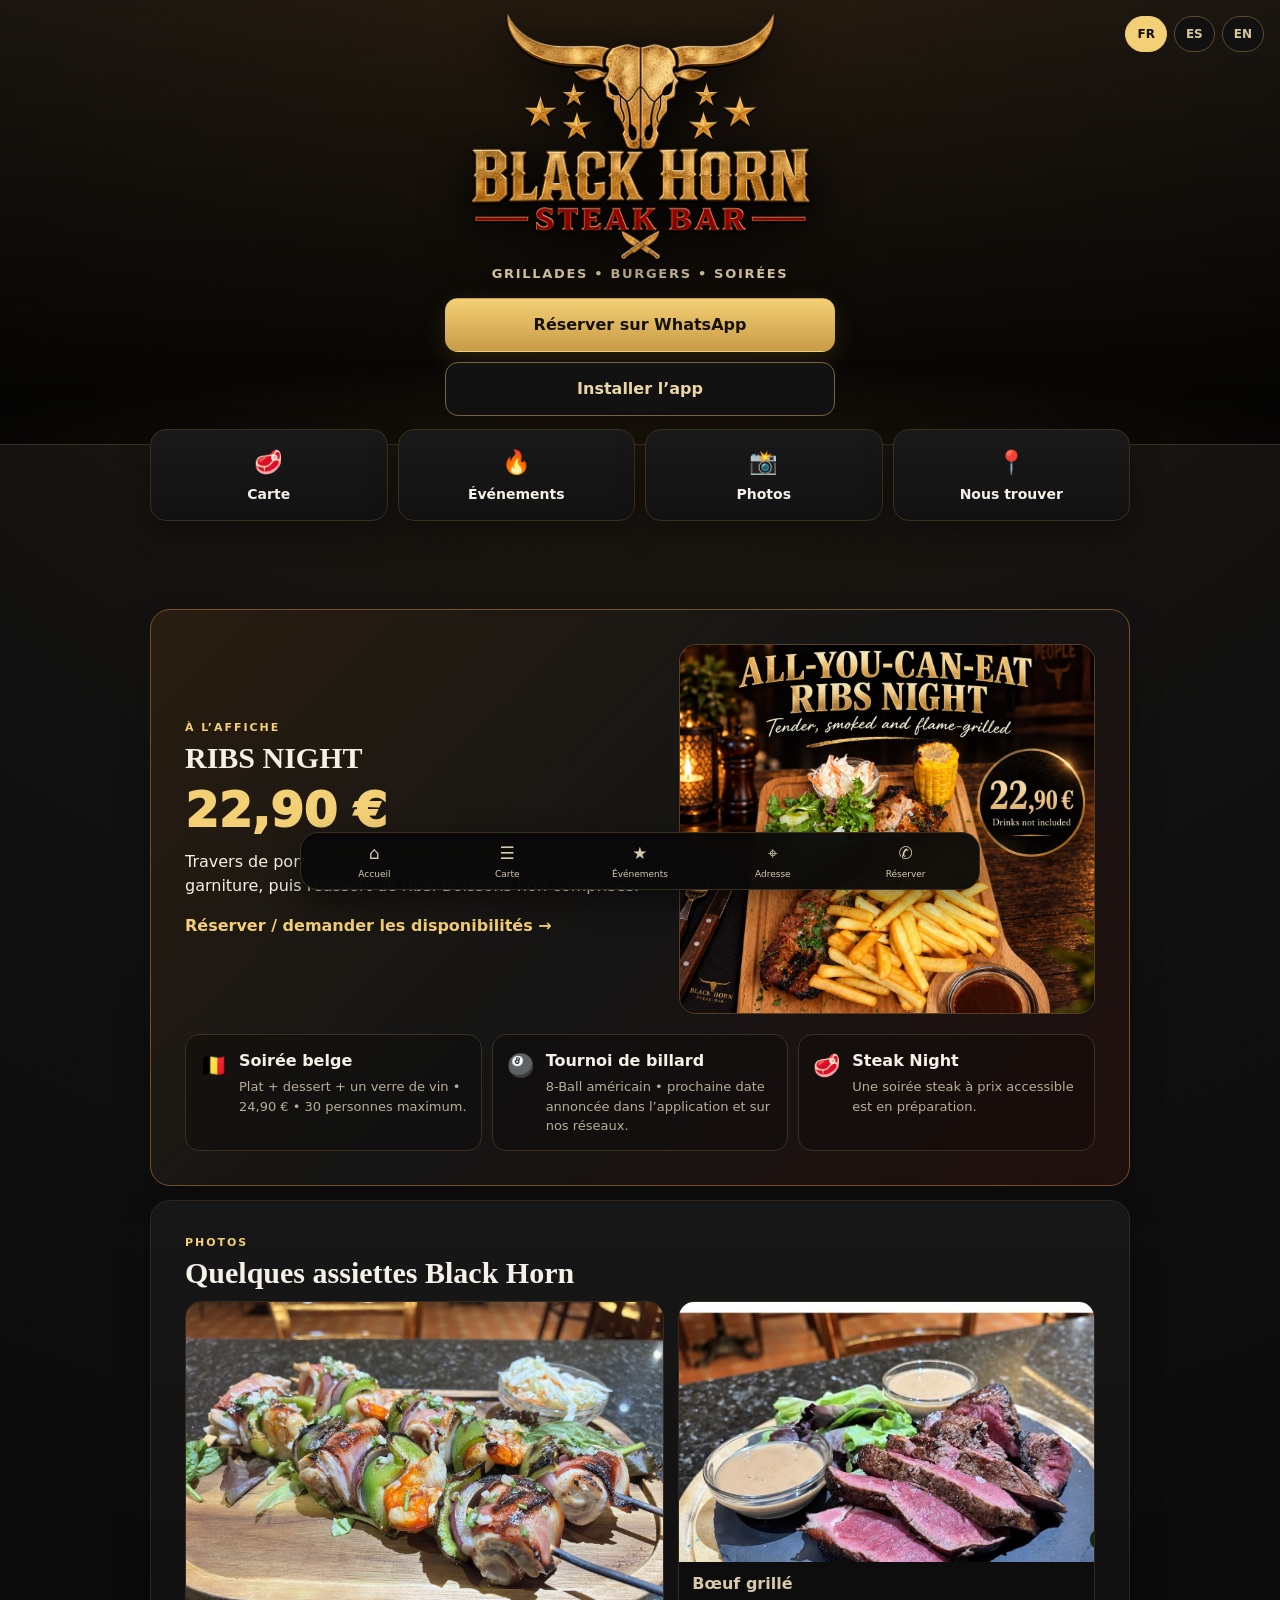
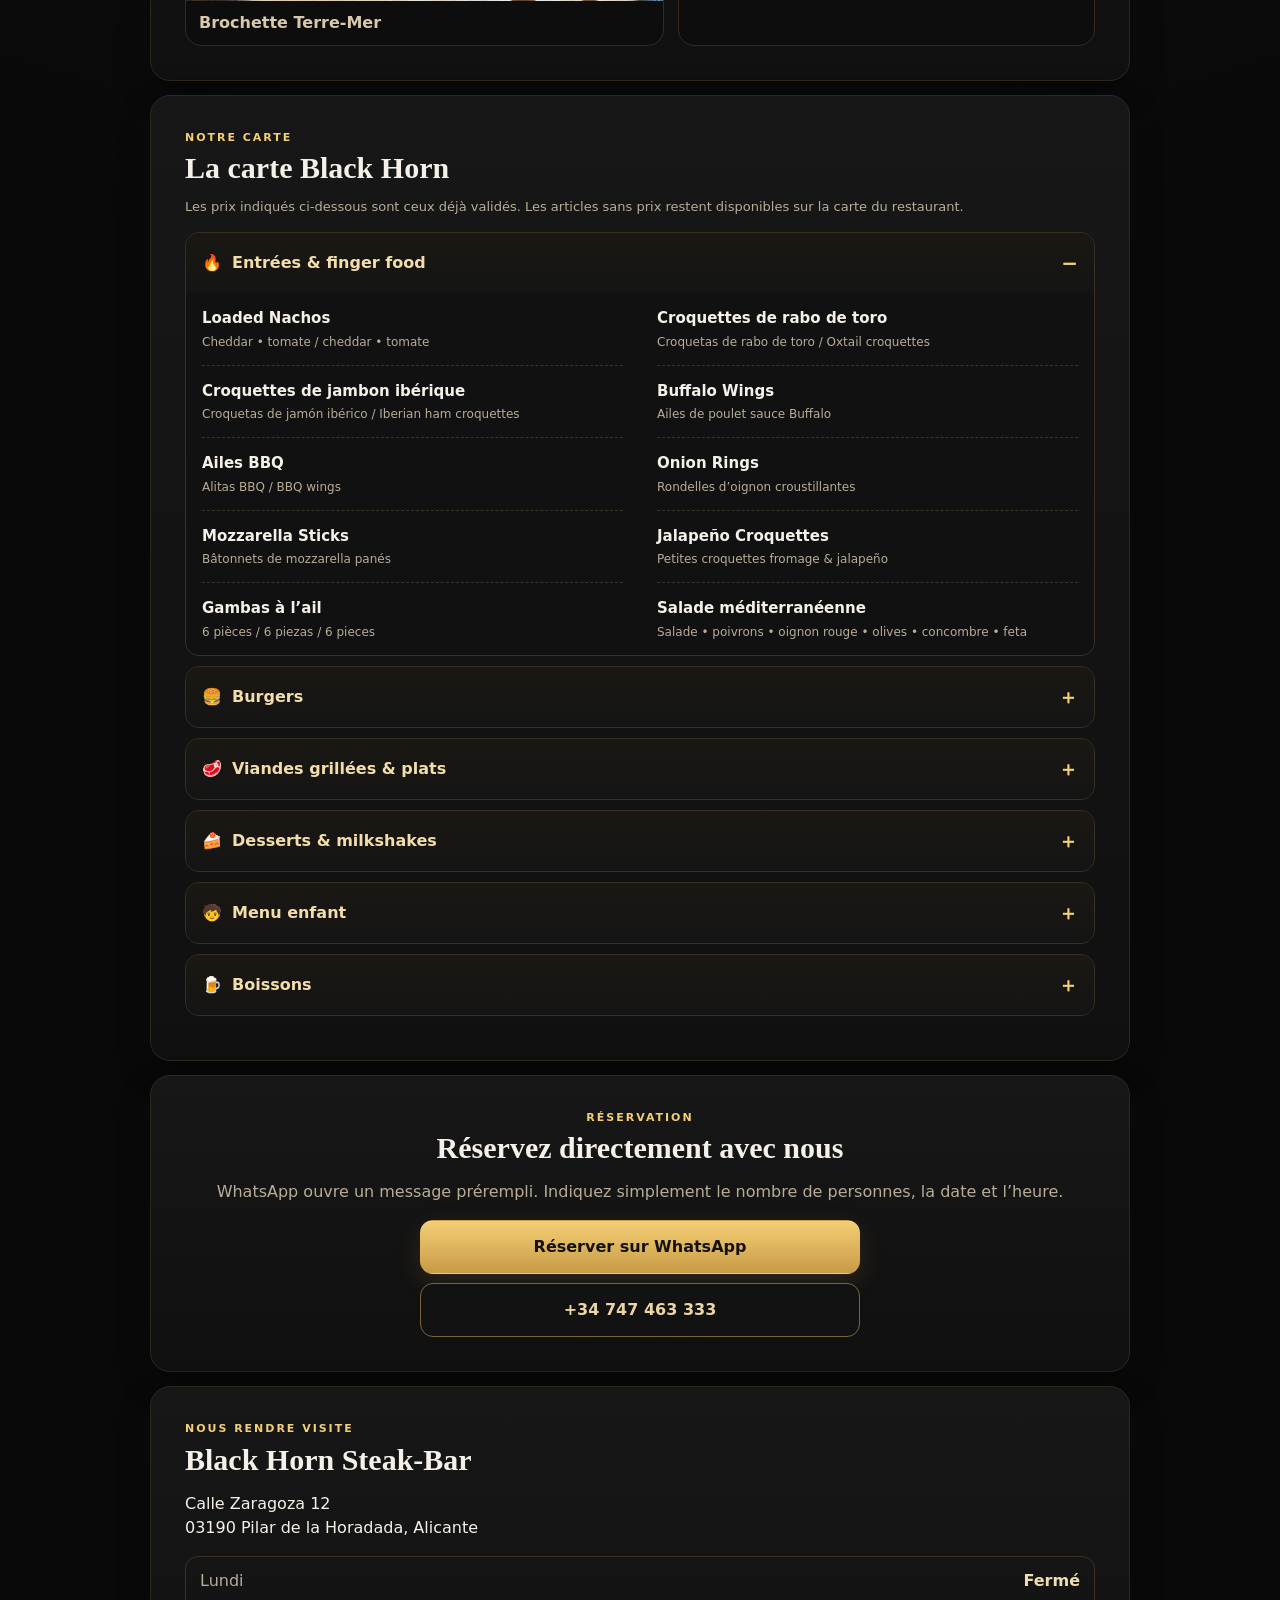
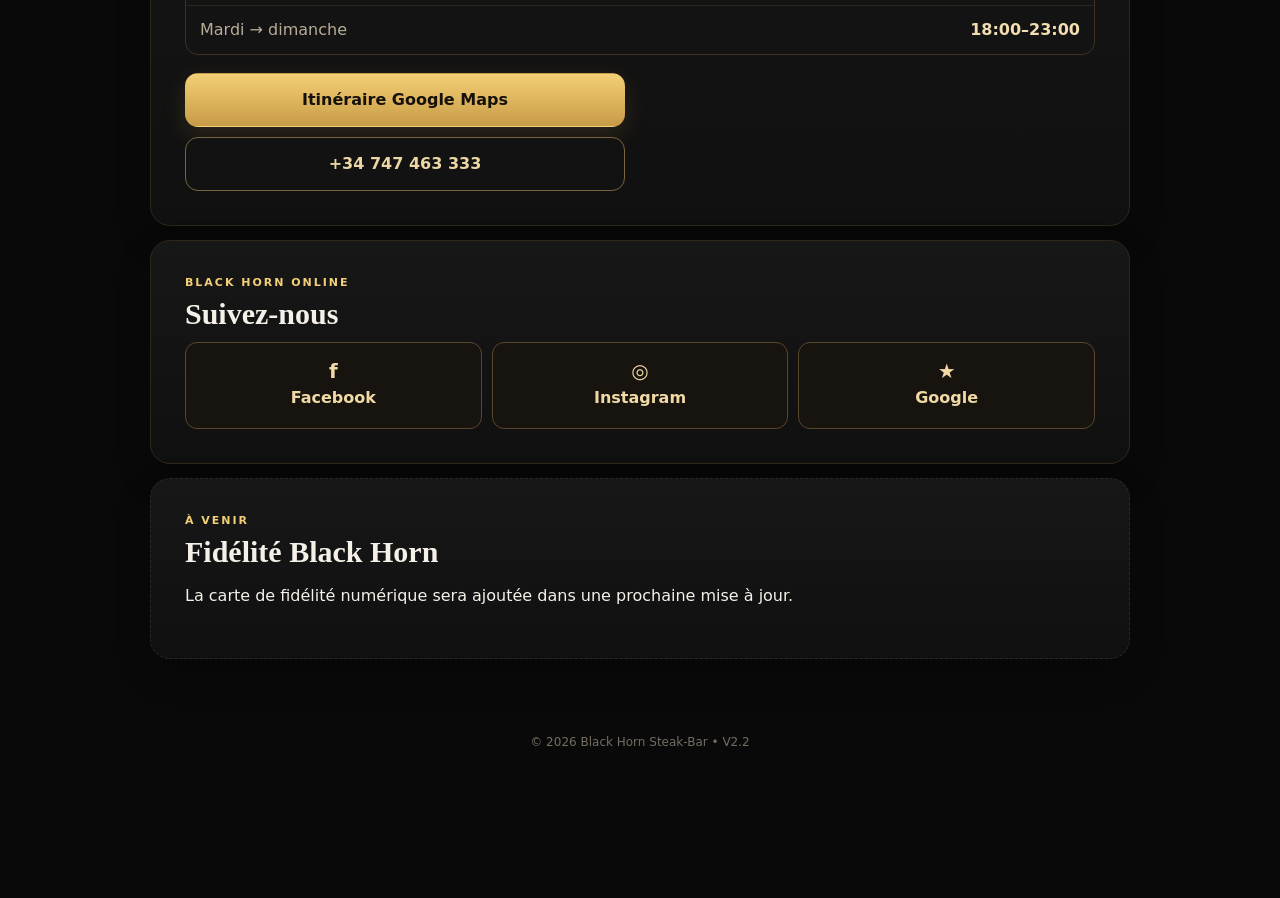
==== commit 44ffaa60: "Add files via upload" ====
--- a/index.html
+++ b/index.html
@@ -9,10 +9,10 @@
   <meta name="apple-mobile-web-app-title" content="Black Horn">
   <meta name="description" content="Black Horn Steak-Bar — carte, événements, réservation et itinéraire à Pilar de la Horadada.">
   <title>Black Horn Steak-Bar</title>
-  <link rel="manifest" href="manifest-v21.webmanifest">
-  <link rel="apple-touch-icon" href="icon-192-v21.png">
-  <link rel="icon" href="icon-192-v21.png">
-  <link rel="stylesheet" href="styles-v21.css">
+  <link rel="manifest" href="manifest-v22.webmanifest">
+  <link rel="apple-touch-icon" href="icon-192-v22.png">
+  <link rel="icon" href="icon-192-v22.png">
+  <link rel="stylesheet" href="styles-v22.css">
 </head>
 <body>
   <header class="hero" id="home">
@@ -22,7 +22,7 @@
       <button class="lang" data-lang="en">EN</button>
     </div>
 
-    <img class="logo" src="black-horn-logo-v21.png" alt="Black Horn Steak-Bar">
+    <img class="logo" src="black-horn-logo-v22.png" alt="Black Horn Steak-Bar">
     <p class="tagline" data-i18n="tagline">Grillades • Burgers • Soirées</p>
 
     <div class="hero-actions">
@@ -49,7 +49,7 @@
           <p data-i18n="ribsText">Travers de porc à volonté. Première assiette avec garniture, puis réassort de ribs. Boissons non comprises.</p>
           <a class="text-link js-ribs" href="#" target="_blank" rel="noopener" data-i18n="ask">Réserver / demander les disponibilités →</a>
         </div>
-        <img src="ribs-night-v21.jpg" alt="Visuel promotionnel Ribs Night Black Horn" loading="lazy">
+        <img src="ribs-night-v22.jpg" alt="Visuel promotionnel Ribs Night Black Horn" loading="lazy">
       </div>
 
       <div class="event-grid">
@@ -82,11 +82,11 @@
       <h2 data-i18n="photoTitle">Quelques assiettes Black Horn</h2>
       <div class="photo-strip">
         <figure>
-          <img src="photo-brochette-v21.jpg" alt="Brochette Terre-Mer Black Horn" loading="lazy">
+          <img src="photo-brochette-v22.jpg" alt="Brochette Terre-Mer Black Horn" loading="lazy">
           <figcaption data-i18n="photoSkewer">Brochette Terre-Mer</figcaption>
         </figure>
         <figure>
-          <img src="photo-steak-v21.jpg" alt="Bœuf grillé Black Horn" loading="lazy">
+          <img src="photo-steak-v22.jpg" alt="Bœuf grillé Black Horn" loading="lazy">
           <figcaption data-i18n="photoSteak">Bœuf grillé</figcaption>
         </figure>
       </div>
@@ -247,7 +247,7 @@
     <a class="js-book" href="#" target="_blank" rel="noopener">✆<span data-i18n="bookShort">Réserver</span></a>
   </nav>
 
-  <footer>© <span id="year"></span> Black Horn Steak-Bar • V2.1</footer>
-  <script src="app-v21.js"></script>
+  <footer>© <span id="year"></span> Black Horn Steak-Bar • V2.2</footer>
+  <script src="app-v22.js"></script>
 </body>
 </html>
--- a/styles-v22.css
+++ b/styles-v22.css
@@ -0,0 +1,166 @@
+:root{
+  --bg:#090909;--panel:#141414;--panel2:#1d1912;--text:#f5f1e8;--muted:#b9ad98;
+  --gold:#c89b46;--gold2:#f3cf75;--line:#3b3020;--red:#9d2d23;--soft:#211a11;
+}
+*{box-sizing:border-box}
+html{scroll-behavior:smooth;scroll-padding-bottom:130px}
+body{
+  margin:0;
+  color:var(--text);
+  background:
+    radial-gradient(circle at 50% -5%,#2b1e0f 0,#111 25%,#090909 48%),
+    #090909;
+  font-family:Inter,system-ui,-apple-system,BlinkMacSystemFont,"Segoe UI",sans-serif;
+  line-height:1.5;
+  padding-bottom:calc(125px + env(safe-area-inset-bottom));
+}
+a{color:inherit;text-decoration:none}
+button{font:inherit}
+img{max-width:100%;display:block}
+[hidden]{display:none!important}
+
+.hero{
+  min-height:540px;
+  padding:18px 20px 38px;
+  display:flex;flex-direction:column;align-items:center;justify-content:center;text-align:center;
+  border-bottom:1px solid var(--line);
+  background:linear-gradient(rgba(0,0,0,.02),rgba(0,0,0,.84));
+  position:relative;
+  overflow:hidden;
+}
+.hero:after{
+  content:"";position:absolute;inset:auto -15% -140px;height:230px;
+  background:radial-gradient(ellipse at center,rgba(200,155,70,.13),transparent 65%);
+  pointer-events:none;
+}
+.topbar{position:absolute;top:max(16px,env(safe-area-inset-top));right:16px;display:flex;gap:7px;z-index:4}
+.lang{border:1px solid #5c4b2f;background:#111;color:#d8c59c;border-radius:999px;padding:8px 11px;font-size:12px;font-weight:800}
+.lang.active{background:var(--gold2);color:#15110a;border-color:var(--gold2)}
+.logo{width:min(90vw,470px);max-height:340px;object-fit:contain;filter:drop-shadow(0 12px 24px #000);position:relative;z-index:2}
+.tagline{letter-spacing:.13em;text-transform:uppercase;color:#d7c7a4;font-size:13px;margin:2px 0 22px;font-weight:700}
+.hero-actions,.stack-actions{display:grid;gap:10px;width:min(100%,440px);position:relative;z-index:2}
+.btn{display:block;border-radius:13px;padding:14px 18px;font-weight:900;text-align:center;border:1px solid transparent;cursor:pointer}
+.btn-gold{background:linear-gradient(180deg,var(--gold2),var(--gold));color:#16120b;box-shadow:0 8px 24px rgba(200,155,70,.16)}
+.btn-outline{border-color:#7a643d;background:#121212;color:#ebd6a4}
+.install-hint{font-size:12px;color:#9c8e76;margin:10px 0 0}
+
+main{padding-bottom:38px}
+.quick-grid{width:min(1120px,calc(100% - 26px));margin:-24px auto 20px;display:grid;grid-template-columns:repeat(4,1fr);gap:10px;position:relative;z-index:5}
+.quick-card{background:linear-gradient(180deg,#191919,#121212);border:1px solid #3b3020;border-radius:16px;padding:15px 9px;text-align:center;box-shadow:0 12px 30px rgba(0,0,0,.36)}
+.quick-card span{font-size:23px;display:block}
+.quick-card strong{font-size:12px;display:block;margin-top:5px}
+
+.panel{width:min(980px,calc(100% - 26px));margin:14px auto;background:linear-gradient(180deg,#171717,#101010);border:1px solid #30271c;border-radius:20px;padding:24px;box-shadow:0 14px 34px rgba(0,0,0,.21)}
+.highlight{background:linear-gradient(135deg,#281d10,#151515 50%,#21100d);border-color:#755125}
+.eyebrow{text-transform:uppercase;letter-spacing:.18em;font-size:11px;color:var(--gold2);font-weight:900;margin:0 0 6px}
+.panel h2{font-family:Georgia,"Times New Roman",serif;font-size:30px;line-height:1.08;margin:0 0 12px}
+.big-price{font-size:48px;line-height:1;font-weight:950;color:var(--gold2);margin:6px 0 12px}
+.text-link{color:var(--gold2);font-weight:900}
+
+.event-feature{display:grid;gap:22px}
+.event-feature img{border-radius:17px;width:100%;max-height:440px;object-fit:cover;border:1px solid #58401f}
+.event-grid{display:grid;gap:10px;margin-top:20px}
+.event-card{display:flex;gap:12px;align-items:flex-start;background:rgba(0,0,0,.25);border:1px solid #3a3022;border-radius:14px;padding:14px}
+.event-card h3{margin:0 0 4px;font-size:16px}
+.event-card p{margin:0;color:var(--muted);font-size:13px}
+.event-icon{font-size:22px}
+
+.photo-strip{display:grid;grid-template-columns:1fr;gap:14px}
+.photo-strip figure{margin:0;background:#0d0d0d;border:1px solid #342a1d;border-radius:16px;overflow:hidden}
+.photo-strip img{width:100%;aspect-ratio:16/10;object-fit:cover}
+.photo-strip figcaption{padding:10px 13px;color:#d8c9ab;font-weight:800}
+
+.menu-intro{color:var(--muted);font-size:13px;margin:0 0 16px}
+.menu-category{border:1px solid #3a3021;border-radius:14px;margin:10px 0;background:#111;overflow:hidden}
+.menu-category summary{cursor:pointer;list-style:none;padding:15px 16px;display:flex;align-items:center;gap:10px;background:linear-gradient(180deg,#1b1813,#141414);font-weight:900;color:#f3ddaa}
+.menu-category summary::-webkit-details-marker{display:none}
+.menu-category summary:after{content:"＋";margin-left:auto;color:var(--gold2);font-size:20px}
+.menu-category[open] summary:after{content:"−"}
+.menu-list{display:grid;gap:0;padding:0 16px}
+.menu-list article{display:flex;justify-content:space-between;align-items:flex-start;gap:18px;padding:14px 0;border-bottom:1px dashed #3b3428}
+.menu-list article:last-child{border-bottom:0}
+.menu-list h3{margin:0 0 3px;font-size:15px}
+.menu-list p{margin:0;color:var(--muted);font-size:12px}
+.menu-list strong{white-space:nowrap;color:var(--gold2);font-size:14px}
+.extras-box{margin:0 16px 12px;padding:12px 13px;border:1px solid #45371f;border-radius:11px;display:flex;gap:8px;flex-wrap:wrap;align-items:center;background:#17130e}
+.extras-box strong{color:var(--gold2)}
+.extras-box span{color:var(--muted);font-size:12px;flex:1 1 220px}
+.extras-box b{color:#fff}
+
+.booking-panel{text-align:center}
+.booking-panel p:not(.eyebrow){color:var(--muted)}
+.booking-panel .btn{margin:9px auto 0;max-width:440px}
+.hours-card{margin:14px 0 18px;border:1px solid #3c3122;border-radius:13px;overflow:hidden}
+.hours-card div{display:flex;justify-content:space-between;gap:18px;padding:12px 14px;border-bottom:1px solid #2c251b}
+.hours-card div:last-child{border-bottom:0}
+.hours-card span{color:var(--muted)}
+.hours-card strong{color:#f2ddb0}
+
+.social-grid{display:grid;grid-template-columns:repeat(3,1fr);gap:10px}
+.social-grid a{border:1px solid #59472b;background:#17130e;color:#f0d9a5;padding:14px 8px;text-align:center;border-radius:12px;font-weight:900}
+.social-grid a span{display:block;font-size:20px;line-height:1;margin-bottom:5px}
+.loyalty{border-style:dashed}
+footer{text-align:center;color:#756d61;font-size:12px;padding:22px 16px}
+
+.bottom-nav{
+  position:fixed;z-index:50;left:8px;right:8px;bottom:max(8px,env(safe-area-inset-bottom));
+  padding:8px 7px;
+  background:rgba(9,9,9,.95);
+  border:1px solid #3a3022;
+  border-radius:18px;
+  display:grid;grid-template-columns:repeat(5,1fr);
+  backdrop-filter:blur(16px);
+  box-shadow:0 12px 30px rgba(0,0,0,.45);
+}
+.bottom-nav a{text-align:center;color:#d6c9ae;font-size:17px;min-width:0}
+.bottom-nav span{display:block;font-size:9px;margin-top:1px;white-space:nowrap;overflow:hidden;text-overflow:ellipsis}
+
+@media(min-width:700px){
+  .hero{min-height:610px}
+  .quick-card strong{font-size:14px}
+  .panel{padding:34px}
+  .event-feature{grid-template-columns:1fr .88fr;align-items:center}
+  .event-feature img{max-height:370px}
+  .event-grid{grid-template-columns:repeat(3,1fr)}
+  .photo-strip{grid-template-columns:1.15fr 1fr}
+  .menu-list{grid-template-columns:1fr 1fr;column-gap:34px}
+  .menu-list article:nth-last-child(2):nth-child(odd){border-bottom:0}
+  .social-grid a{padding:18px}
+  .bottom-nav{max-width:680px;left:50%;right:auto;transform:translateX(-50%);width:calc(100% - 26px);bottom:max(12px,env(safe-area-inset-bottom))}
+}
+
+@media(orientation:landscape) and (max-height:650px){
+  body{padding-bottom:calc(112px + env(safe-area-inset-bottom))}
+  .hero{min-height:520px}
+  .bottom-nav{bottom:max(8px,env(safe-area-inset-bottom))}
+  main{padding-bottom:64px}
+}
+
+
+/* V2.2 — iPad landscape home-screen spacing */
+@media (orientation: landscape) and (min-width: 700px) and (max-height: 950px) {
+  .hero{
+    min-height: 430px;
+    padding-top: 12px;
+    padding-bottom: 28px;
+  }
+  .logo{
+    width:min(55vw,390px);
+    max-height:250px;
+  }
+  .tagline{margin-bottom:14px}
+  .hero-actions{max-width:390px}
+  .quick-grid{
+    margin-top:-16px;
+    margin-bottom:88px;
+  }
+  .bottom-nav{
+    bottom:max(10px,env(safe-area-inset-bottom));
+  }
+}
+
+@media (orientation: landscape) and (min-width: 900px) {
+  .quick-grid{
+    width:min(980px,calc(100% - 80px));
+  }
+}
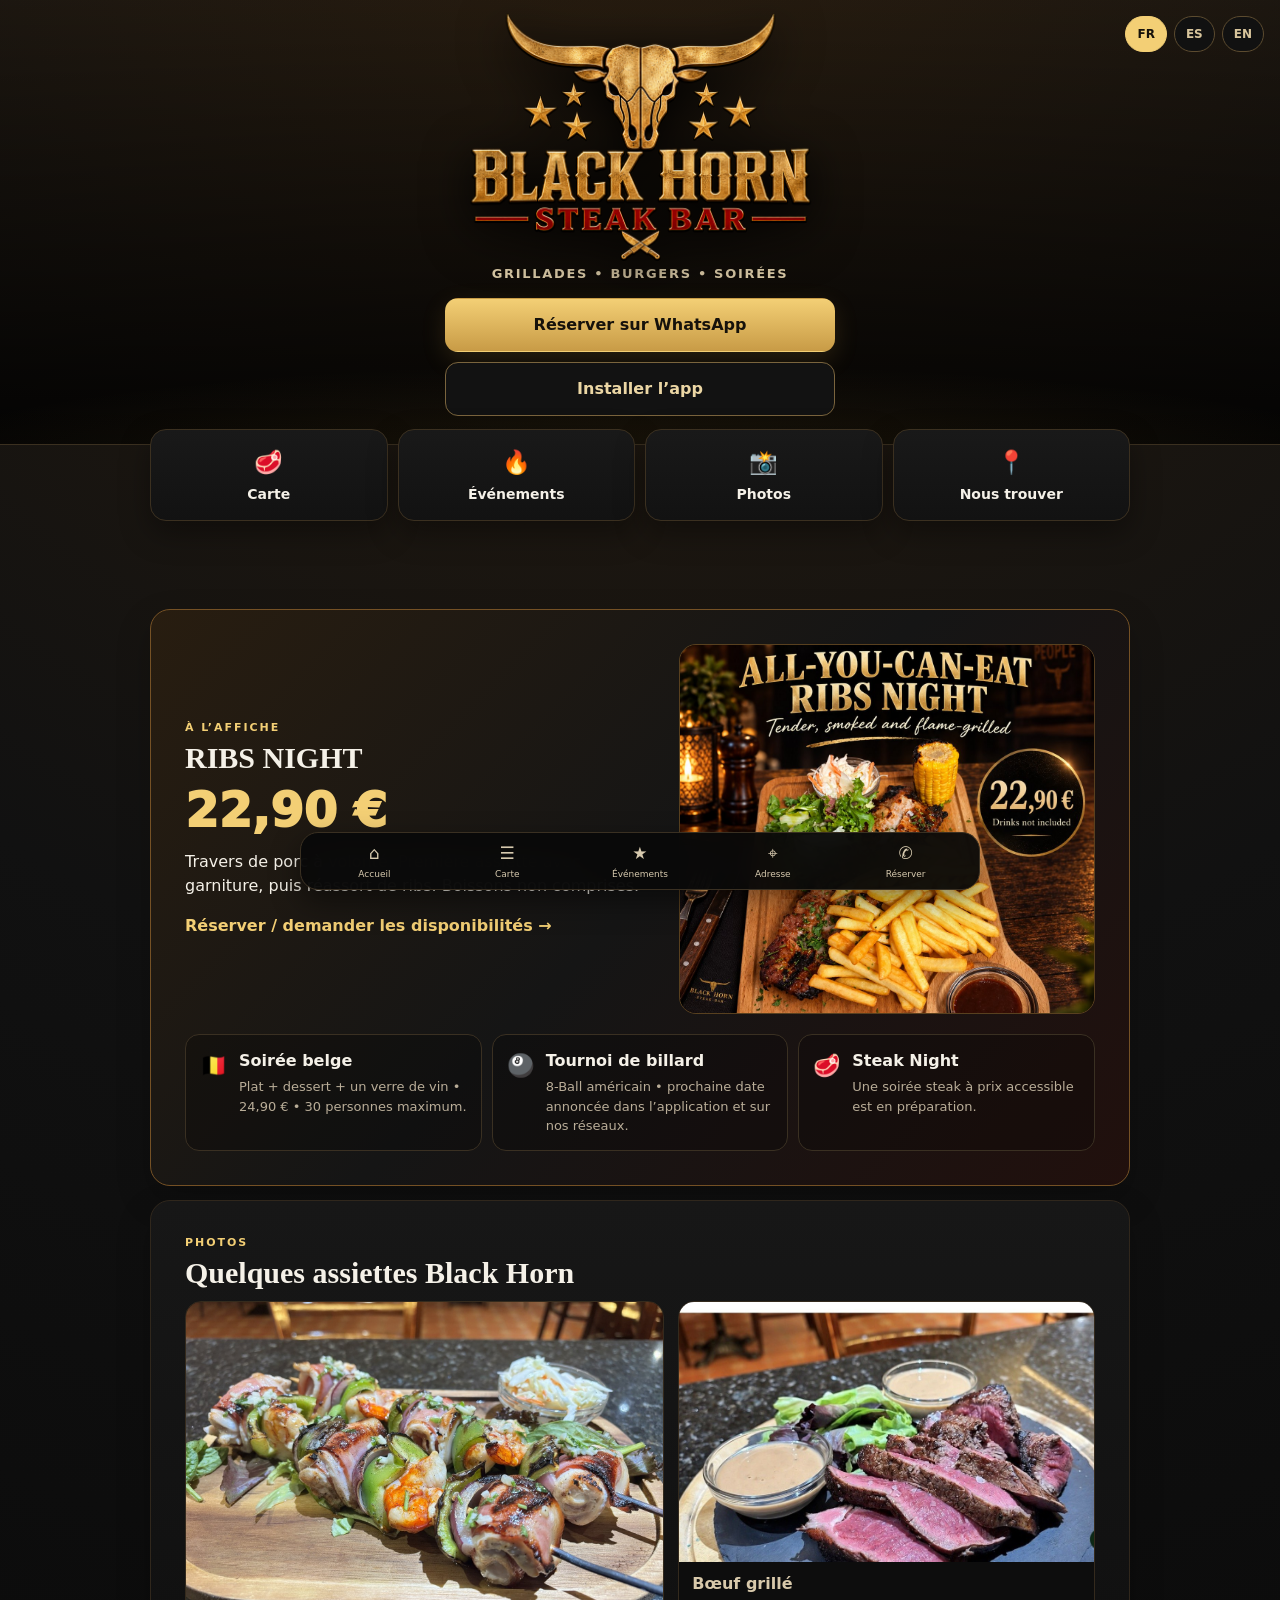
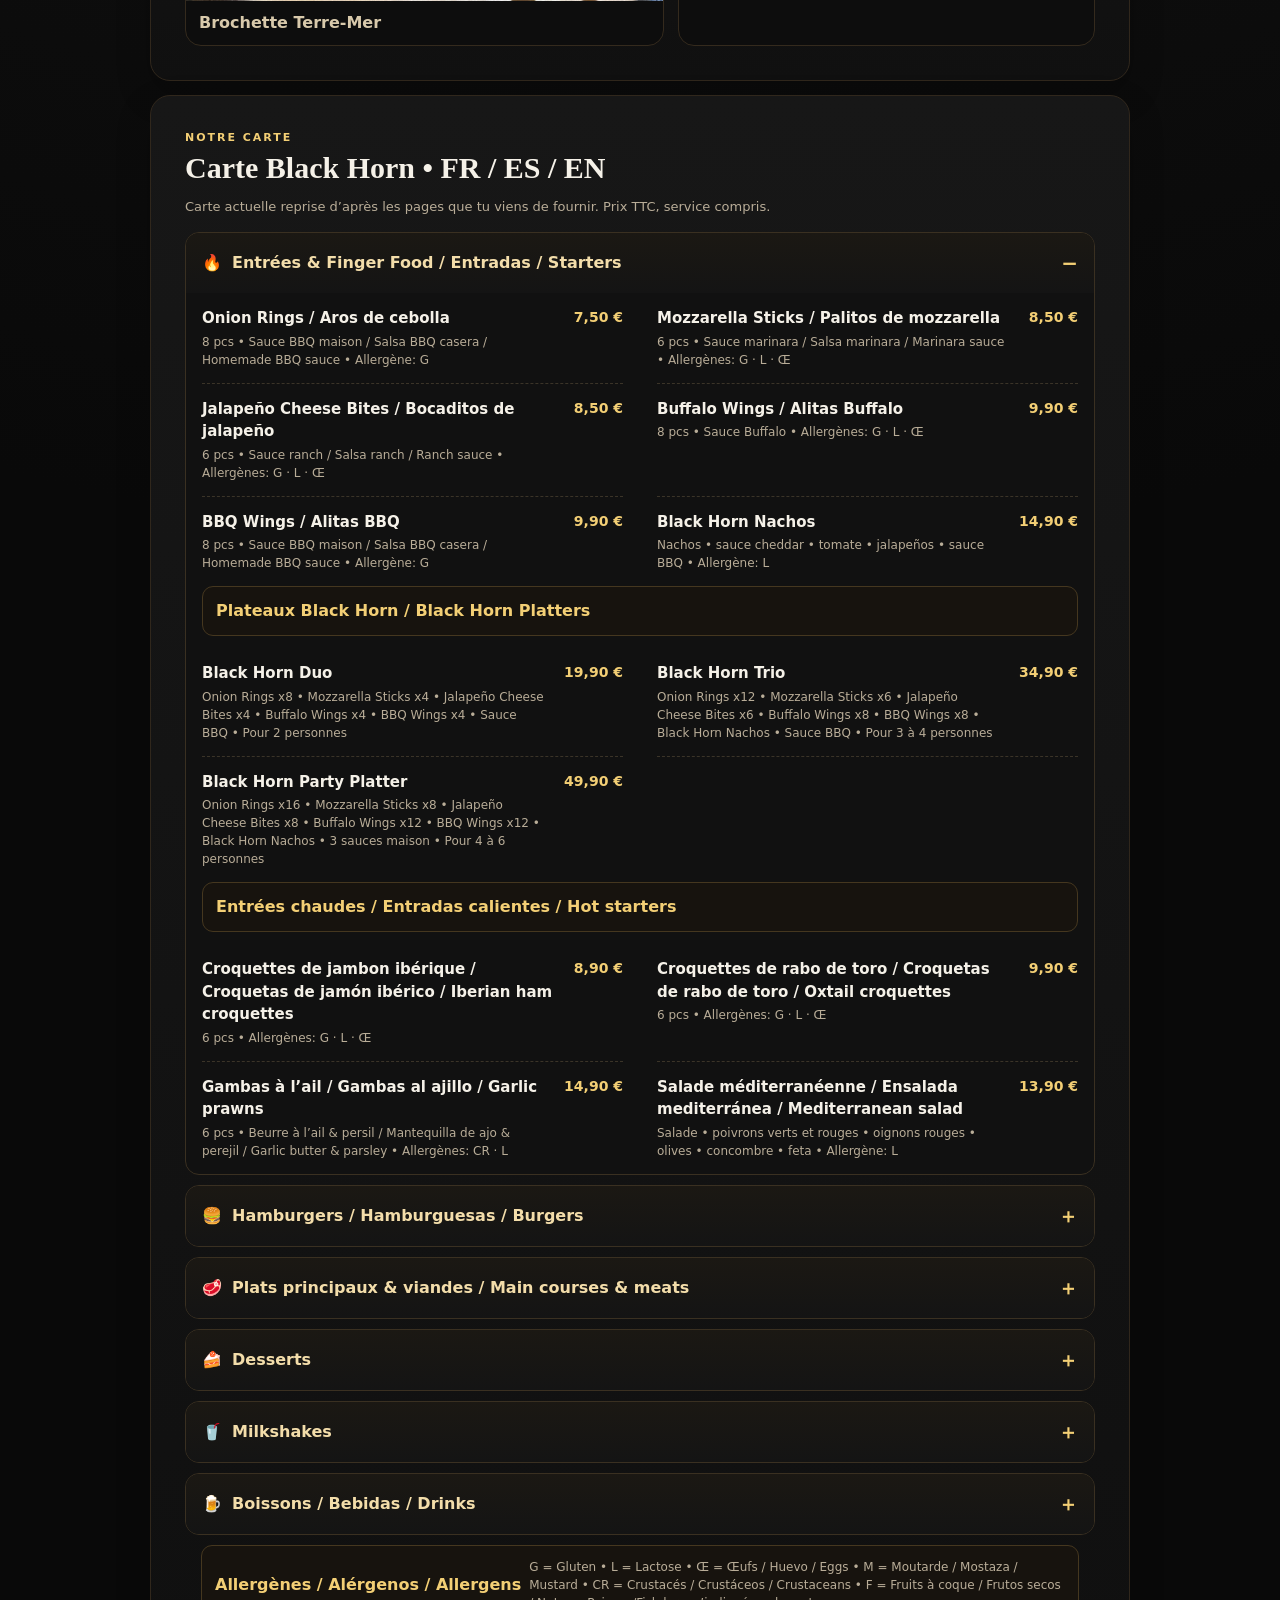
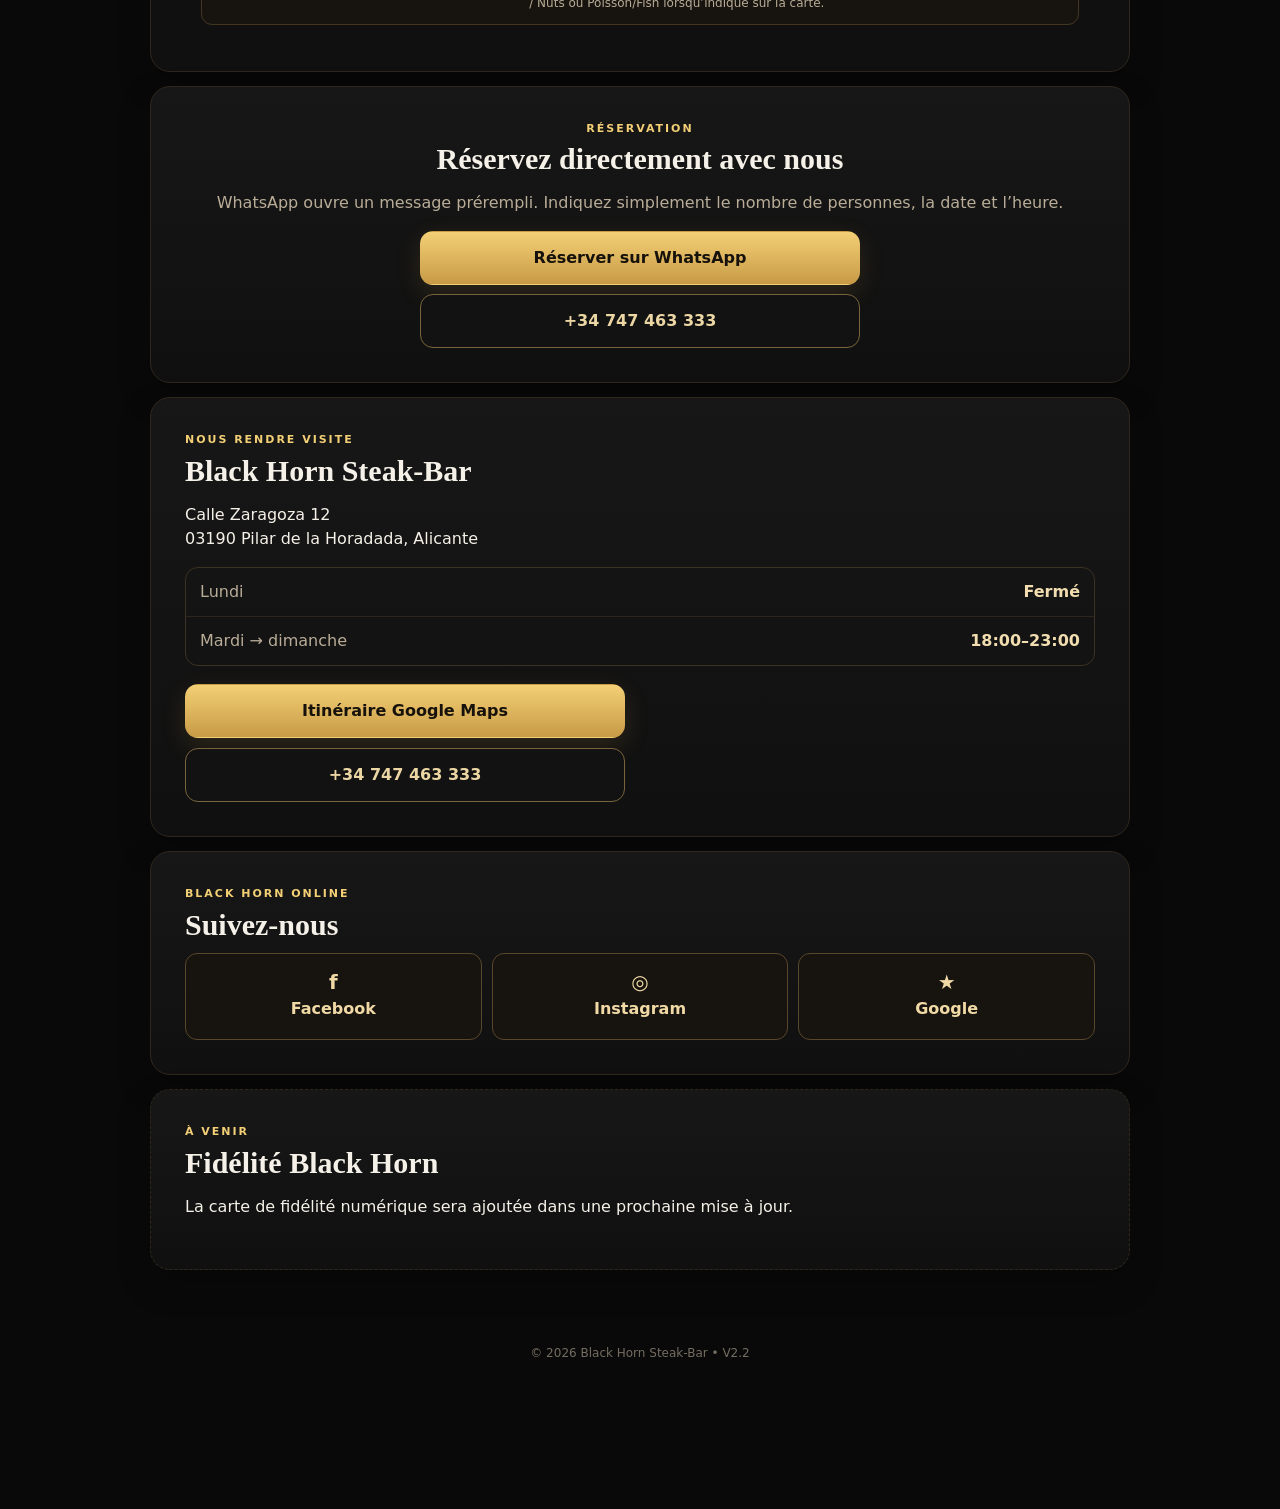
==== commit 1491ce53: "Add files via upload" ====
--- a/index.html
+++ b/index.html
@@ -94,111 +94,231 @@
 
     <section class="panel" id="menu">
       <p class="eyebrow" data-i18n="ourMenu">Notre carte</p>
-      <h2 data-i18n="menuTitle">La carte Black Horn</h2>
-      <p class="menu-intro" data-i18n="menuIntro">Les prix indiqués ci-dessous sont ceux déjà validés. Les articles sans prix restent disponibles sur la carte du restaurant.</p>
+      <h2>Carte Black Horn • FR / ES / EN</h2>
+      <p class="menu-intro">Carte actuelle reprise d’après les pages que tu viens de fournir. Prix TTC, service compris.</p>
 
       <details class="menu-category" open>
-        <summary><span>🔥</span><strong data-i18n="starters">Entrées & finger food</strong></summary>
-        <div class="menu-list">
-          <article><div><h3>Loaded Nachos</h3><p>Cheddar • tomate / cheddar • tomate</p></div></article>
-          <article><div><h3>Croquettes de rabo de toro</h3><p>Croquetas de rabo de toro / Oxtail croquettes</p></div></article>
-          <article><div><h3>Croquettes de jambon ibérique</h3><p>Croquetas de jamón ibérico / Iberian ham croquettes</p></div></article>
-          <article><div><h3>Buffalo Wings</h3><p>Ailes de poulet sauce Buffalo</p></div></article>
-          <article><div><h3>Ailes BBQ</h3><p>Alitas BBQ / BBQ wings</p></div></article>
-          <article><div><h3>Onion Rings</h3><p>Rondelles d’oignon croustillantes</p></div></article>
-          <article><div><h3>Mozzarella Sticks</h3><p>Bâtonnets de mozzarella panés</p></div></article>
-          <article><div><h3>Jalapeño Croquettes</h3><p>Petites croquettes fromage & jalapeño</p></div></article>
-          <article><div><h3>Gambas à l’ail</h3><p>6 pièces / 6 piezas / 6 pieces</p></div></article>
-          <article><div><h3>Salade méditerranéenne</h3><p>Salade • poivrons • oignon rouge • olives • concombre • feta</p></div></article>
-        </div>
-      </details>
-
-      <details class="menu-category">
-        <summary><span>🍔</span><strong data-i18n="burgers">Burgers</strong></summary>
-        <div class="menu-list">
-          <article><div><h3>Cheeseburger</h3><p>Black Angus 200 g</p></div></article>
-          <article><div><h3>Texas Chicken</h3><p>Poulet • sauce Texas</p></div></article>
-          <article><div><h3>Black Horn Burger</h3><p>Black Angus 200 g</p></div></article>
-          <article><div><h3>King Burger</h3><p>Black Angus 200 g</p></div></article>
-          <article><div><h3>Mexican Burger</h3><p>Black Angus 200 g • salade</p></div></article>
-          <article><div><h3>Jack Burger</h3><p>Black Angus 200 g</p></div></article>
-          <article><div><h3>Pulled Pork Burger</h3><p>Porc effiloché / Pulled pork</p></div></article>
-        </div>
-      </details>
-
-      <details class="menu-category">
-        <summary><span>🥩</span><strong data-i18n="grill">Viandes grillées & plats</strong></summary>
-        <div class="menu-list">
-          <article><div><h3>Côte de bœuf</h3><p>500–600 g</p></div></article>
-          <article><div><h3>Entrecôte — vache espagnole</h3><p>300 g</p></div><strong>24,90 €</strong></article>
-          <article><div><h3>Entrecôte — qualité supérieure</h3><p>300 g</p></div><strong>27,90 €</strong></article>
-          <article><div><h3>Entrecôte Black Angus</h3><p>300 g</p></div><strong>32,90 €</strong></article>
-          <article><div><h3>Picanha</h3><p>300 g</p></div></article>
-          <article><div><h3>Aguja de porc</h3><p>Échine de porc • 300 g</p></div><strong>19,90 €</strong></article>
-          <article><div><h3>Brochette de gambas</h3><p>8 pièces / 8 piezas / 8 pieces</p></div></article>
-          <article><div><h3>Brochette Terre-Mer</h3><p>Poulet • bacon • poivrons • gambas</p></div><strong>19,90 €</strong></article>
-          <article><div><h3>Brochette mixte</h3><p data-i18n="flame">Grillée à la flamme</p></div></article>
-          <article><div><h3>Surf & Turf</h3><p data-i18n="flame">Grillé à la flamme</p></div><strong>29,90 €</strong></article>
-          <article><div><h3>Filet pur</h3><p>300 g</p></div><strong>27,90 €</strong></article>
-          <article><div><h3>T-Bone</h3><p data-i18n="flame">Grillé à la flamme</p></div><strong>39,90 €</strong></article>
-          <article><div><h3>Travers de porc</h3><p>Costillas de cerdo / Pork ribs</p></div></article>
-          <article><div><h3>Fish & Chips</h3><p>Poisson pané • frites</p></div></article>
-        </div>
-        <div class="extras-box">
-          <strong data-i18n="sides">Accompagnements</strong>
-          <span data-i18n="sidesText">Frites • pomme de terre au four • wedges</span>
-        </div>
-        <div class="extras-box">
-          <strong data-i18n="sauces">Sauces</strong>
-          <span>Champignons • poivre • roquefort • BBQ • maison</span>
-          <b>2,50 €</b>
-        </div>
-      </details>
-
-      <details class="menu-category">
-        <summary><span>🍰</span><strong data-i18n="desserts">Desserts & milkshakes</strong></summary>
-        <div class="menu-list">
-          <article><div><h3>New York Cheesecake</h3></div><strong>6,90 €</strong></article>
-          <article><div><h3>Brownie</h3></div><strong>7,50 €</strong></article>
-          <article><div><h3>Apple Pie</h3></div><strong>6,90 €</strong></article>
-          <article><div><h3>Dame Blanche</h3></div><strong>6,90 €</strong></article>
-          <article><div><h3>Brésilienne</h3></div><strong>7,50 €</strong></article>
-          <article><div><h3>Coulant chocolat</h3><p>Chocolate coulant</p></div></article>
-          <article><div><h3>Milkshake Vanille / Chocolat / Fraise</h3></div><strong>5,90 €</strong></article>
-          <article><div><h3>Milkshake Memphis</h3><p>Lotus & Amaretto</p></div><strong>7,90 €</strong></article>
-          <article><div><h3>Milkshake Black Horn</h3><p>Brownie • noix de pécan • Jack</p></div><strong>7,90 €</strong></article>
-          <article><div><h3>Milkshake Spéculoos</h3></div></article>
-        </div>
-      </details>
-
-      <details class="menu-category">
-        <summary><span>🧒</span><strong data-i18n="kids">Menu enfant</strong></summary>
-        <div class="menu-list">
-          <article><div><h3>Nuggets</h3><p data-i18n="kidsNuggets">Nuggets • frites • boisson</p></div></article>
-          <article><div><h3>Fingers poisson</h3><p data-i18n="kidsFish">Fingers poisson • frites • boisson</p></div></article>
-        </div>
-      </details>
-
-      <details class="menu-category">
-        <summary><span>🍺</span><strong data-i18n="drinks">Boissons</strong></summary>
-        <div class="menu-list">
-          <article><div><h3>Mahou Clásica pression</h3><p>25 cl</p></div><strong>2,80 €</strong></article>
-          <article><div><h3>Mahou Clásica pression</h3><p>50 cl</p></div><strong>4,50 €</strong></article>
+        <summary><span>🔥</span><strong>Entrées & Finger Food / Entradas / Starters</strong></summary>
+        <div class="menu-list">
+          <article><div><h3>Onion Rings / Aros de cebolla</h3><p>8 pcs • Sauce BBQ maison / Salsa BBQ casera / Homemade BBQ sauce • Allergène: G</p></div><strong>7,50 €</strong></article>
+          <article><div><h3>Mozzarella Sticks / Palitos de mozzarella</h3><p>6 pcs • Sauce marinara / Salsa marinara / Marinara sauce • Allergènes: G · L · Œ</p></div><strong>8,50 €</strong></article>
+          <article><div><h3>Jalapeño Cheese Bites / Bocaditos de jalapeño</h3><p>6 pcs • Sauce ranch / Salsa ranch / Ranch sauce • Allergènes: G · L · Œ</p></div><strong>8,50 €</strong></article>
+          <article><div><h3>Buffalo Wings / Alitas Buffalo</h3><p>8 pcs • Sauce Buffalo • Allergènes: G · L · Œ</p></div><strong>9,90 €</strong></article>
+          <article><div><h3>BBQ Wings / Alitas BBQ</h3><p>8 pcs • Sauce BBQ maison / Salsa BBQ casera / Homemade BBQ sauce • Allergène: G</p></div><strong>9,90 €</strong></article>
+          <article><div><h3>Black Horn Nachos</h3><p>Nachos • sauce cheddar • tomate • jalapeños • sauce BBQ • Allergène: L</p></div><strong>14,90 €</strong></article>
+        </div>
+
+        <div class="extras-box"><strong>Plateaux Black Horn / Black Horn Platters</strong></div>
+        <div class="menu-list">
+          <article><div><h3>Black Horn Duo</h3><p>Onion Rings x8 • Mozzarella Sticks x4 • Jalapeño Cheese Bites x4 • Buffalo Wings x4 • BBQ Wings x4 • Sauce BBQ • Pour 2 personnes</p></div><strong>19,90 €</strong></article>
+          <article><div><h3>Black Horn Trio</h3><p>Onion Rings x12 • Mozzarella Sticks x6 • Jalapeño Cheese Bites x6 • Buffalo Wings x8 • BBQ Wings x8 • Black Horn Nachos • Sauce BBQ • Pour 3 à 4 personnes</p></div><strong>34,90 €</strong></article>
+          <article><div><h3>Black Horn Party Platter</h3><p>Onion Rings x16 • Mozzarella Sticks x8 • Jalapeño Cheese Bites x8 • Buffalo Wings x12 • BBQ Wings x12 • Black Horn Nachos • 3 sauces maison • Pour 4 à 6 personnes</p></div><strong>49,90 €</strong></article>
+        </div>
+
+        <div class="extras-box"><strong>Entrées chaudes / Entradas calientes / Hot starters</strong></div>
+        <div class="menu-list">
+          <article><div><h3>Croquettes de jambon ibérique / Croquetas de jamón ibérico / Iberian ham croquettes</h3><p>6 pcs • Allergènes: G · L · Œ</p></div><strong>8,90 €</strong></article>
+          <article><div><h3>Croquettes de rabo de toro / Croquetas de rabo de toro / Oxtail croquettes</h3><p>6 pcs • Allergènes: G · L · Œ</p></div><strong>9,90 €</strong></article>
+          <article><div><h3>Gambas à l’ail / Gambas al ajillo / Garlic prawns</h3><p>6 pcs • Beurre à l’ail & persil / Mantequilla de ajo & perejil / Garlic butter & parsley • Allergènes: CR · L</p></div><strong>14,90 €</strong></article>
+          <article><div><h3>Salade méditerranéenne / Ensalada mediterránea / Mediterranean salad</h3><p>Salade • poivrons verts et rouges • oignons rouges • olives • concombre • feta • Allergène: L</p></div><strong>13,90 €</strong></article>
+        </div>
+      </details>
+
+      <details class="menu-category">
+        <summary><span>🍔</span><strong>Hamburgers / Hamburguesas / Burgers</strong></summary>
+        <div class="extras-box"><strong>Tous nos hamburgers sont servis avec des frites.</strong><span>Todas nuestras hamburguesas se sirven con patatas fritas. / All our burgers are served with French fries.</span></div>
+        <div class="menu-list">
+          <article><div><h3>Bacon Cheeseburger</h3><p>Steak Black Angus 200 g • cheddar • bacon croustillant • salade • sauce Burger / 200 g Black Angus beef patty • cheddar • crispy bacon • lettuce • Burger sauce • G · L · Œ · M</p></div><strong>16,90 €</strong></article>
+          <article><div><h3>Texas Chicken Burger</h3><p>Poulet croustillant • cheddar • bacon • oignons frits • salade • sauce Texas / Crispy chicken • cheddar • bacon • crispy onions • lettuce • Texas sauce • G · L · Œ · M</p></div><strong>17,90 €</strong></article>
+          <article><div><h3>King Burger</h3><p>Steak Black Angus 200 g • rösti • cheddar • œuf • oignons frits • salade • sauce BBQ / 200 g Black Angus beef patty • potato rösti • cheddar • egg • crispy onions • lettuce • BBQ sauce • G · L · Œ · M</p></div><strong>18,90 €</strong></article>
+          <article><div><h3>Mexican Burger</h3><p>Steak Black Angus 200 g • Pepper Jack • guacamole • jalapeños • oignons rouges • salade • sauce Sriracha / G · L · Œ · M</p></div><strong>17,90 €</strong></article>
+          <article><div><h3>Jack Burger</h3><p>Steak Black Angus 200 g • cheddar • bacon • oignons rouges • salade • sauce Jack Daniel’s BBQ / G · L · Œ · M</p></div><strong>18,90 €</strong></article>
+          <article><div><h3>Black Horn Burger</h3><p>Steak Black Angus 200 g • emmental • rösti • oignons frits • salade • sauce Black Horn / G · L · Œ · M</p></div><strong>18,90 €</strong></article>
+        </div>
+
+        <div class="extras-box"><strong>Suppléments / Extras</strong></div>
+        <div class="menu-list">
+          <article><div><h3>Steak Black Angus 200 g</h3></div><strong>+ 5,90 €</strong></article>
+          <article><div><h3>Bacon</h3></div><strong>+ 1,50 €</strong></article>
+          <article><div><h3>Cheddar</h3></div><strong>+ 1,50 €</strong></article>
+          <article><div><h3>Emmental</h3></div><strong>+ 1,50 €</strong></article>
+          <article><div><h3>Œuf / Huevo / Egg</h3></div><strong>+ 1,50 €</strong></article>
+          <article><div><h3>Jalapeños</h3></div><strong>+ 1,00 €</strong></article>
+          <article><div><h3>Oignons frits / Cebolla frita / Crispy onions</h3></div><strong>+ 1,00 €</strong></article>
+          <article><div><h3>Sauce maison / Salsa casera / Homemade sauce</h3></div><strong>+ 2,50 €</strong></article>
+        </div>
+      </details>
+
+      <details class="menu-category">
+        <summary><span>🥩</span><strong>Plats principaux & viandes / Main courses & meats</strong></summary>
+        <div class="extras-box"><strong>Accompagnement au choix</strong><span>Frites / Patatas fritas / French fries • Pomme de terre au four beurre à l’ail / Patata al horno con mantequilla de ajo / Baked potato with garlic butter • Potato Wedges</span></div>
+        <div class="menu-list">
+          <article><div><h3>Filet pur / Solomillo / Tenderloin</h3><p>± 300 g • Grillé à la flamme / A la parrilla / Flame grilled</p></div><strong>27,90 €</strong></article>
+          <article><div><h3>Surf & Turf</h3><p>Filet pur ± 200 g • gambas • grillé à la flamme</p></div><strong>29,90 €</strong></article>
+          <article><div><h3>Entrecôte / Entrecot / Ribeye steak</h3><p>300 g • grillée à la flamme</p></div><strong>24,90 €</strong></article>
+          <article><div><h3>Presa Duroc fumée / Presa Duroc ahumada / Smoked Duroc pork presa</h3><p>300 g • grillée à la flamme</p></div><strong>24,90 €</strong></article>
+          <article><div><h3>Picanha Black Angus</h3><p>300 g • grillée à la flamme</p></div><strong>24,90 €</strong></article>
+          <article><div><h3>Côte de bœuf / Chuletón de buey / Rib steak</h3><p>500–600 g • grillée à la flamme</p></div><strong>34,90 €</strong></article>
+          <article><div><h3>T-Bone Steak / Chuletón T-Bone</h3><p>500–600 g • grillée à la flamme</p></div><strong>39,90 €</strong></article>
+          <article><div><h3>Brochette mixte Black Horn / Brocheta mixta / Mixed skewer</h3><p>Picanha • Presa Duroc • légumes / verduras / vegetables</p></div><strong>23,90 €</strong></article>
+          <article><div><h3>Brochette Terre-Mer / Brocheta Mar y Tierra / Surf & Turf skewer</h3><p>Poulet enrobé de bacon • poivrons • gambas / Chicken wrapped in bacon • peppers • prawns</p></div><strong>19,90 €</strong></article>
+          <article><div><h3>Brochettes de gambas / Brocheta de gambas / Prawn skewers</h3><p>8 pièces / 8 piezas / 8 pieces</p></div><strong>22,90 €</strong></article>
+          <article><div><h3>Travers de porc / Costillas de cerdo / Pork ribs</h3><p>600 g • marinés BBQ • grillés à la flamme</p></div><strong>19,90 €</strong></article>
+          <article><div><h3>Fish & Chips / Pescado rebozado</h3><p>Poisson frit • frites • sauce tartare / Fried fish • fries • tartar sauce • Allergènes: G · F</p></div><strong>18,90 €</strong></article>
+        </div>
+        <div class="extras-box"><strong>Sauces maison / Salsas caseras / Homemade sauces</strong><span>Poivre • Champignons • BBQ • Roquefort</span><b>2,50 €</b></div>
+      </details>
+
+      <details class="menu-category">
+        <summary><span>🍰</span><strong>Desserts</strong></summary>
+        <div class="menu-list">
+          <article><div><h3>New York Cheesecake</h3><p>Cheesecake crémeux, coulis de fruits rouges / Creamy New York cheesecake with red berry coulis • G · L · Œ</p></div><strong>6,90 €</strong></article>
+          <article><div><h3>Brownie au chocolat</h3><p>Servi tiède avec une boule de glace vanille / Warm chocolate brownie served with one scoop of vanilla ice cream • G · L · Œ</p></div><strong>7,50 €</strong></article>
+          <article><div><h3>Apple Pie américaine</h3><p>Tarte aux pommes servie tiède avec une boule de glace vanille / Traditional American apple pie served warm with vanilla ice cream • G · L · Œ</p></div><strong>6,90 €</strong></article>
+          <article><div><h3>Dame Blanche</h3><p>Trois boules de glace vanille, chocolat chaud et chantilly / Three scoops of vanilla ice cream with hot chocolate sauce and whipped cream • L · Œ</p></div><strong>6,90 €</strong></article>
+          <article><div><h3>Coupe Brésilienne</h3><p>Trois boules de glace vanille, sauce caramel, éclats de noisettes et chantilly / Three scoops of vanilla ice cream with caramel sauce, hazelnuts and whipped cream • L · F</p></div><strong>7,50 €</strong></article>
+          <article><div><h3>Coulant au chocolat</h3><p>Servi tiède avec un cœur fondant / Warm chocolate lava cake with a melting centre • G · L · Œ</p></div><strong>7,50 €</strong></article>
+        </div>
+      </details>
+
+      <details class="menu-category">
+        <summary><span>🥤</span><strong>Milkshakes</strong></summary>
+        <div class="menu-list">
+          <article><div><h3>Vanille</h3><p>Glace vanille • lait • chantilly / Vanilla ice cream • milk • whipped cream • L</p></div><strong>5,90 €</strong></article>
+          <article><div><h3>Chocolat</h3><p>Glace chocolat • lait • chantilly / Chocolate ice cream • milk • whipped cream • L</p></div><strong>5,90 €</strong></article>
+          <article><div><h3>Fraise</h3><p>Glace fraise • lait • chantilly / Strawberry ice cream • milk • whipped cream • L</p></div><strong>5,90 €</strong></article>
+          <article><div><h3>Spéculoos</h3><p>Glace spéculoos • lait • chantilly / Speculoos ice cream • milk • whipped cream • G · L</p></div><strong>7,90 €</strong></article>
+          <article><div><h3>Memphis Milkshake</h3><p>Glace vanille • crème Lotus Biscoff • morceaux de biscuits Lotus • Amaretto • chantilly / G · L</p></div><strong>7,90 €</strong></article>
+          <article><div><h3>Black Horn Milkshake</h3><p>Glace vanille • brownie • noix de pécan caramélisées • Jack Daniel’s • chantilly / G · L · Œ · F</p></div><strong>7,90 €</strong></article>
+        </div>
+      </details>
+
+      <details class="menu-category">
+        <summary><span>🍺</span><strong>Boissons / Bebidas / Drinks</strong></summary>
+
+        <div class="extras-box"><strong>Bières / Cervezas / Beers</strong></div>
+        <div class="menu-list">
+          <article><div><h3>Mahou Clásica Caña</h3><p>25 cl • pression</p></div><strong>2,80 €</strong></article>
+          <article><div><h3>Mahou Clásica Grande</h3><p>50 cl • pression</p></div><strong>4,50 €</strong></article>
           <article><div><h3>Mahou IPA</h3></div><strong>4,20 €</strong></article>
           <article><div><h3>Mahou 0,0</h3></div><strong>3,50 €</strong></article>
           <article><div><h3>Budweiser</h3></div><strong>3,90 €</strong></article>
-          <article><div><h3>Corona</h3></div><strong>4,50 €</strong></article>
+          <article><div><h3>Corona Extra</h3></div><strong>4,50 €</strong></article>
           <article><div><h3>Leffe Blonde</h3></div><strong>5,20 €</strong></article>
-          <article><div><h3>Softs</h3><p>Coca-Cola • Zero • Fanta • Sprite • Dr Pepper • Nestea • Tonic</p></div><strong>2,80 €</strong></article>
-          <article><div><h3>Jus</h3><p>Orange • ananas • pomme • pêche</p></div><strong>3,00 €</strong></article>
-          <article><div><h3>Vin maison</h3><p data-i18n="wineGlass">Verre</p></div><strong>2,80 €</strong></article>
-          <article><div><h3>Vin maison</h3><p data-i18n="wineBottle">Bouteille</p></div><strong>12,00 €</strong></article>
-          <article><div><h3>Tinto de Verano</h3></div></article>
-          <article><div><h3>Spiritueux & digestifs</h3><p>Bacardi • Barceló Imperial • Larios • Larios Rosé • Licor 43 • Brandy • Cointreau</p></div></article>
-          <article><div><h3>Eaux</h3><p>Gazeuse 33 cl • grande 75 cl</p></div></article>
-        </div>
-      </details>
-    </section>
+        </div>
+
+        <div class="extras-box"><strong>Vins de la maison / House wines</strong></div>
+        <div class="menu-list">
+          <article><div><h3>Rouge / Tinto / Red</h3><p>Verre / Copa / Glass</p></div><strong>2,80 €</strong></article>
+          <article><div><h3>Rouge / Tinto / Red</h3><p>Bouteille / Botella / Bottle</p></div><strong>12,00 €</strong></article>
+          <article><div><h3>Rosé / Rosado / Rosé</h3><p>Verre / Copa / Glass</p></div><strong>2,80 €</strong></article>
+          <article><div><h3>Rosé / Rosado / Rosé</h3><p>Bouteille / Botella / Bottle</p></div><strong>12,00 €</strong></article>
+          <article><div><h3>Blanc / Blanco / White</h3><p>Verre / Copa / Glass</p></div><strong>2,80 €</strong></article>
+          <article><div><h3>Blanc / Blanco / White</h3><p>Bouteille / Botella / Bottle</p></div><strong>12,00 €</strong></article>
+          <article><div><h3>Tinto de Verano</h3></div><strong>4,00 €</strong></article>
+        </div>
+
+        <div class="extras-box"><strong>Cocktails</strong></div>
+        <div class="menu-list">
+          <article><div><h3>Sex on the Beach</h3></div><strong>8,50 €</strong></article>
+          <article><div><h3>Tequila Sunrise</h3></div><strong>8,50 €</strong></article>
+          <article><div><h3>Mai Tai</h3></div><strong>8,50 €</strong></article>
+        </div>
+
+        <div class="extras-box"><strong>Apéritifs & Mixed Drinks</strong></div>
+        <div class="menu-list">
+          <article><div><h3>Campari</h3></div><strong>6,00 €</strong></article>
+          <article><div><h3>Campari Orange</h3></div><strong>7,50 €</strong></article>
+          <article><div><h3>Pisang Orange</h3></div><strong>7,50 €</strong></article>
+          <article><div><h3>Pisang Ananas</h3></div><strong>7,50 €</strong></article>
+          <article><div><h3>Passoa Orange</h3></div><strong>7,50 €</strong></article>
+          <article><div><h3>Passoa Ananas</h3></div><strong>7,50 €</strong></article>
+          <article><div><h3>Cuba Libre</h3></div><strong>8,50 €</strong></article>
+          <article><div><h3>Whisky Coca</h3></div><strong>8,50 €</strong></article>
+          <article><div><h3>Santo Libre</h3></div><strong>8,50 €</strong></article>
+          <article><div><h3>Red Neck</h3></div><strong>9,00 €</strong></article>
+        </div>
+
+        <div class="extras-box"><strong>Boissons sans alcool / Non-alcoholic drinks</strong></div>
+        <div class="menu-list">
+          <article><div><h3>Softs</h3><p>Coca-Cola • Coca-Cola Zero • Fanta Orange • Fanta Citron • Sprite • Dr Pepper • Nestea Citron • Tonic Water</p></div><strong>2,80 €</strong></article>
+          <article><div><h3>Jus de fruits</h3><p>Orange • Ananas • Pomme • Pêche</p></div><strong>3,00 €</strong></article>
+          <article><div><h3>Eau plate 50 cl</h3></div><strong>2,20 €</strong></article>
+          <article><div><h3>Eau plate 1 L</h3></div><strong>3,50 €</strong></article>
+          <article><div><h3>Eau gazeuse 33 cl</h3></div><strong>2,50 €</strong></article>
+          <article><div><h3>Eau gazeuse 75 cl</h3></div><strong>3,80 €</strong></article>
+          <article><div><h3>Red Bull</h3></div><strong>3,80 €</strong></article>
+          <article><div><h3>Red Bull Sugarfree</h3></div><strong>3,80 €</strong></article>
+        </div>
+
+        <div class="extras-box"><strong>Cafés / Coffees</strong></div>
+        <div class="menu-list">
+          <article><div><h3>Solo (Espresso)</h3></div><strong>1,80 €</strong></article>
+          <article><div><h3>Cortado</h3></div><strong>1,90 €</strong></article>
+          <article><div><h3>Café con Leche</h3></div><strong>2,20 €</strong></article>
+          <article><div><h3>Americano</h3></div><strong>2,20 €</strong></article>
+          <article><div><h3>Bombón</h3></div><strong>2,20 €</strong></article>
+          <article><div><h3>Carajillo</h3></div><strong>3,50 €</strong></article>
+          <article><div><h3>Café Amaretto</h3></div><strong>7,50 €</strong></article>
+          <article><div><h3>Café Baileys</h3></div><strong>7,50 €</strong></article>
+          <article><div><h3>Irish Coffee</h3></div><strong>7,50 €</strong></article>
+        </div>
+
+        <div class="extras-box"><strong>Thés & infusions / Teas & infusions</strong></div>
+        <div class="menu-list">
+          <article><div><h3>English Breakfast</h3></div><strong>2,20 €</strong></article>
+          <article><div><h3>Thé Vert</h3></div><strong>2,20 €</strong></article>
+          <article><div><h3>Menthe</h3></div><strong>2,20 €</strong></article>
+          <article><div><h3>Fruits Rouges</h3></div><strong>2,20 €</strong></article>
+        </div>
+
+        <div class="extras-box"><strong>Whiskies (4 cl)</strong></div>
+        <div class="menu-list">
+          <article><div><h3>Ballantine's Finest</h3></div><strong>6,50 €</strong></article>
+          <article><div><h3>Jack Daniel's Old No. 7</h3></div><strong>7,50 €</strong></article>
+          <article><div><h3>Jack Daniel's Honey</h3></div><strong>7,50 €</strong></article>
+          <article><div><h3>Jack Daniel's Apple</h3></div><strong>7,50 €</strong></article>
+          <article><div><h3>Fireball Cinnamon Whisky</h3></div><strong>6,50 €</strong></article>
+        </div>
+
+        <div class="extras-box"><strong>Rhum / Ron / Rum (4 cl)</strong></div>
+        <div class="menu-list">
+          <article><div><h3>Havana Club 7 Años</h3></div><strong>8,00 €</strong></article>
+          <article><div><h3>Bacardi</h3></div><strong>5,50 €</strong></article>
+          <article><div><h3>Barceló Imperial</h3></div><strong>7,00 €</strong></article>
+        </div>
+
+        <div class="extras-box"><strong>Gin (4 cl)</strong></div>
+        <div class="menu-list">
+          <article><div><h3>Bombay Sapphire</h3></div><strong>7,50 €</strong></article>
+          <article><div><h3>Larios</h3></div><strong>5,50 €</strong></article>
+          <article><div><h3>Larios Rosé</h3></div><strong>5,50 €</strong></article>
+        </div>
+
+        <div class="extras-box"><strong>Vodka (4 cl)</strong></div>
+        <div class="menu-list">
+          <article><div><h3>Absolut Vodka</h3></div><strong>6,50 €</strong></article>
+        </div>
+
+        <div class="extras-box"><strong>Digestifs / Digestivos</strong></div>
+        <div class="menu-list">
+          <article><div><h3>Baileys</h3></div><strong>6,50 €</strong></article>
+          <article><div><h3>Disaronno Amaretto</h3></div><strong>6,50 €</strong></article>
+          <article><div><h3>Limoncello</h3></div><strong>6,00 €</strong></article>
+          <article><div><h3>Hierbas</h3></div><strong>6,00 €</strong></article>
+          <article><div><h3>Jägermeister</h3></div><strong>6,50 €</strong></article>
+          <article><div><h3>Licor 43</h3></div><strong>5,00 €</strong></article>
+          <article><div><h3>Brandy</h3></div><strong>5,00 €</strong></article>
+          <article><div><h3>Cointreau</h3></div><strong>5,00 €</strong></article>
+        </div>
+      </details>
+
+      <div class="extras-box">
+        <strong>Allergènes / Alérgenos / Allergens</strong>
+        <span>G = Gluten • L = Lactose • Œ = Œufs / Huevo / Eggs • M = Moutarde / Mostaza / Mustard • CR = Crustacés / Crustáceos / Crustaceans • F = Fruits à coque / Frutos secos / Nuts ou Poisson/Fish lorsqu’indiqué sur la carte.</span>
+      </div>
+    </section>
+
 
     <section class="panel booking-panel" id="booking">
       <p class="eyebrow" data-i18n="bookingTitle">Réservation</p>
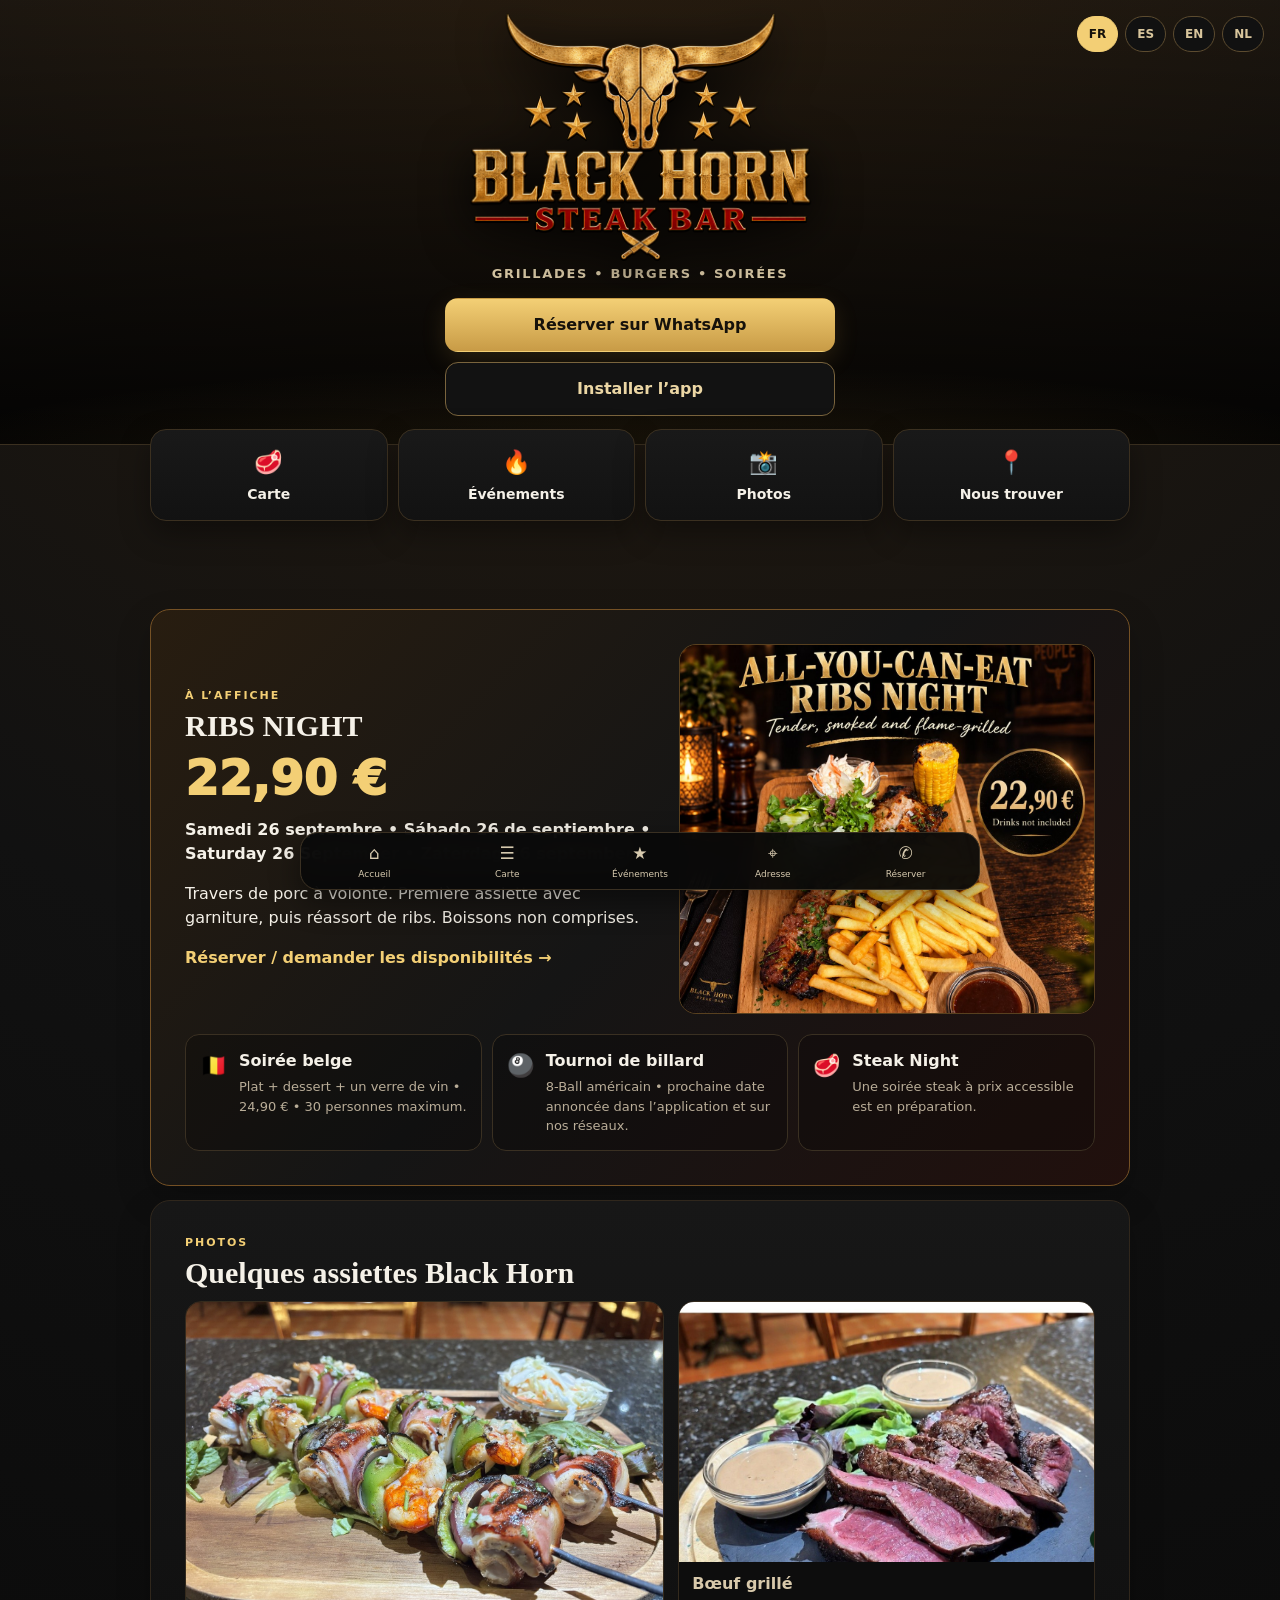
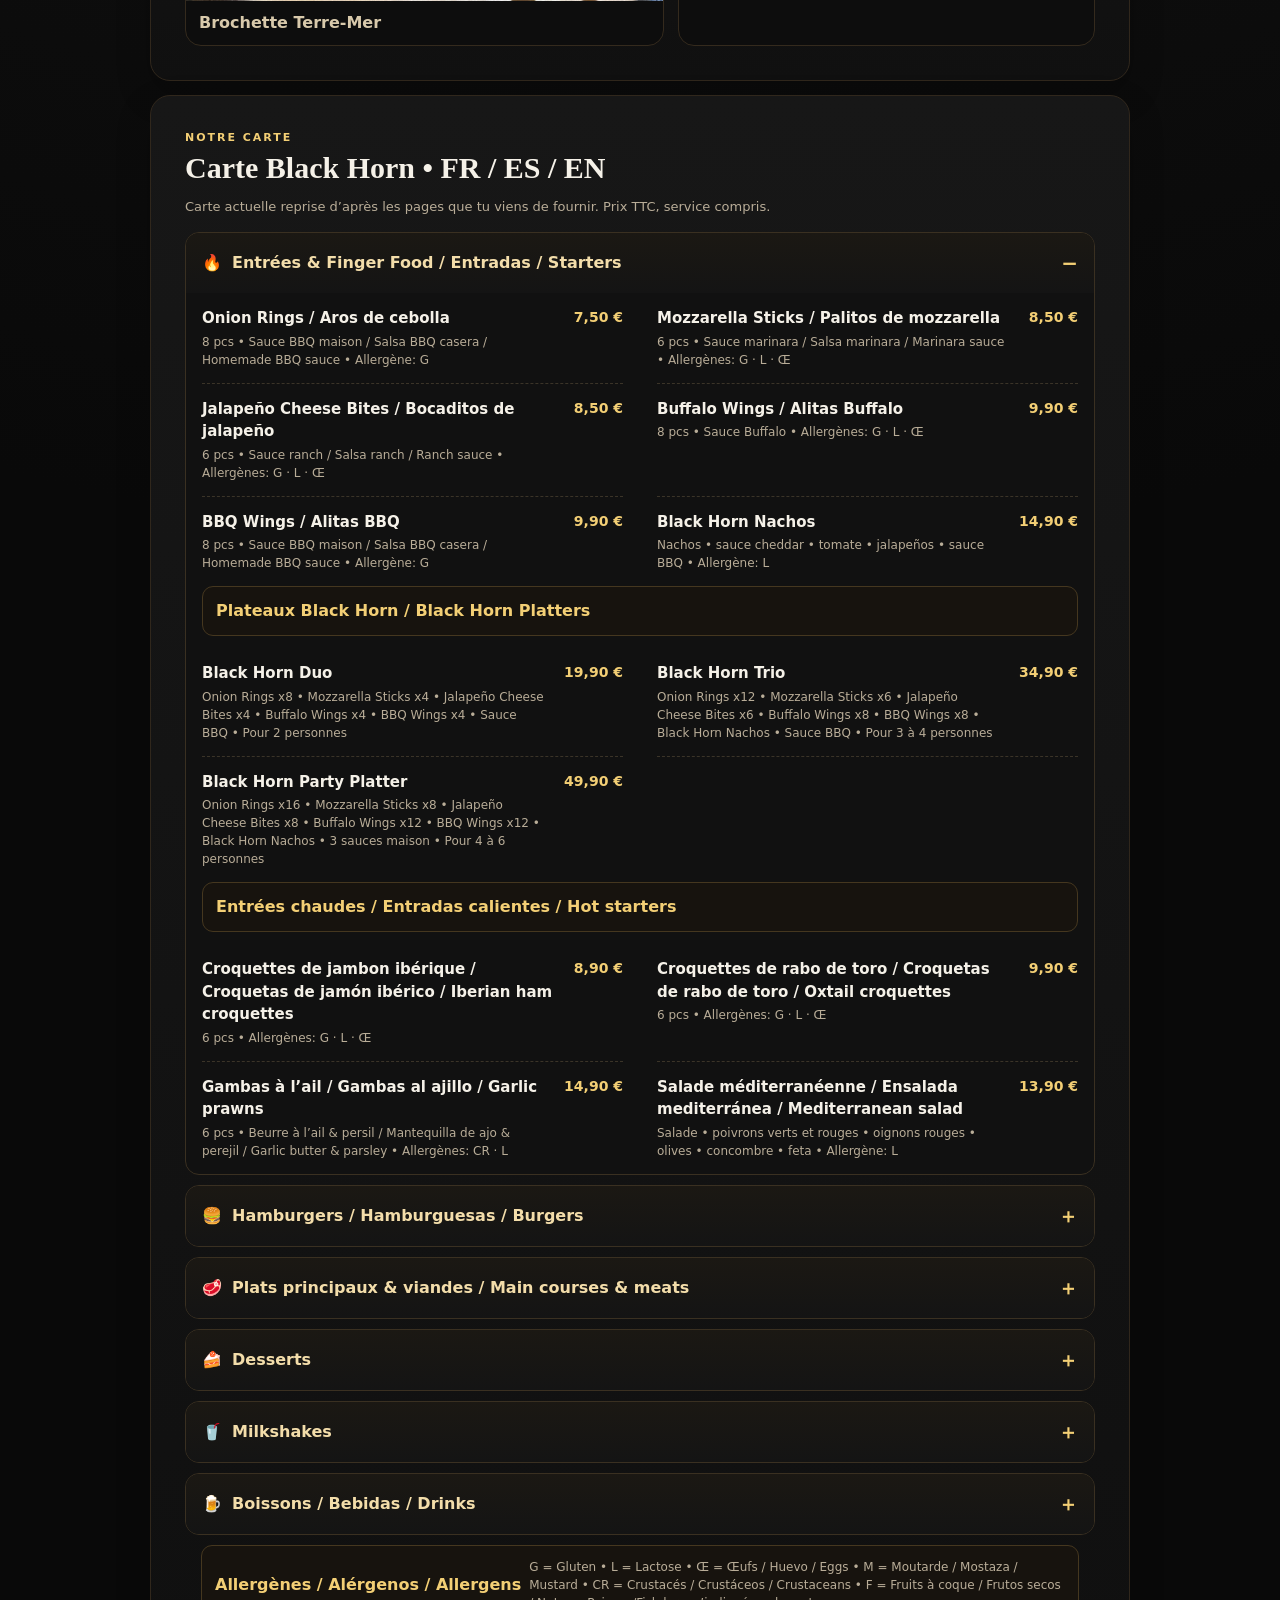
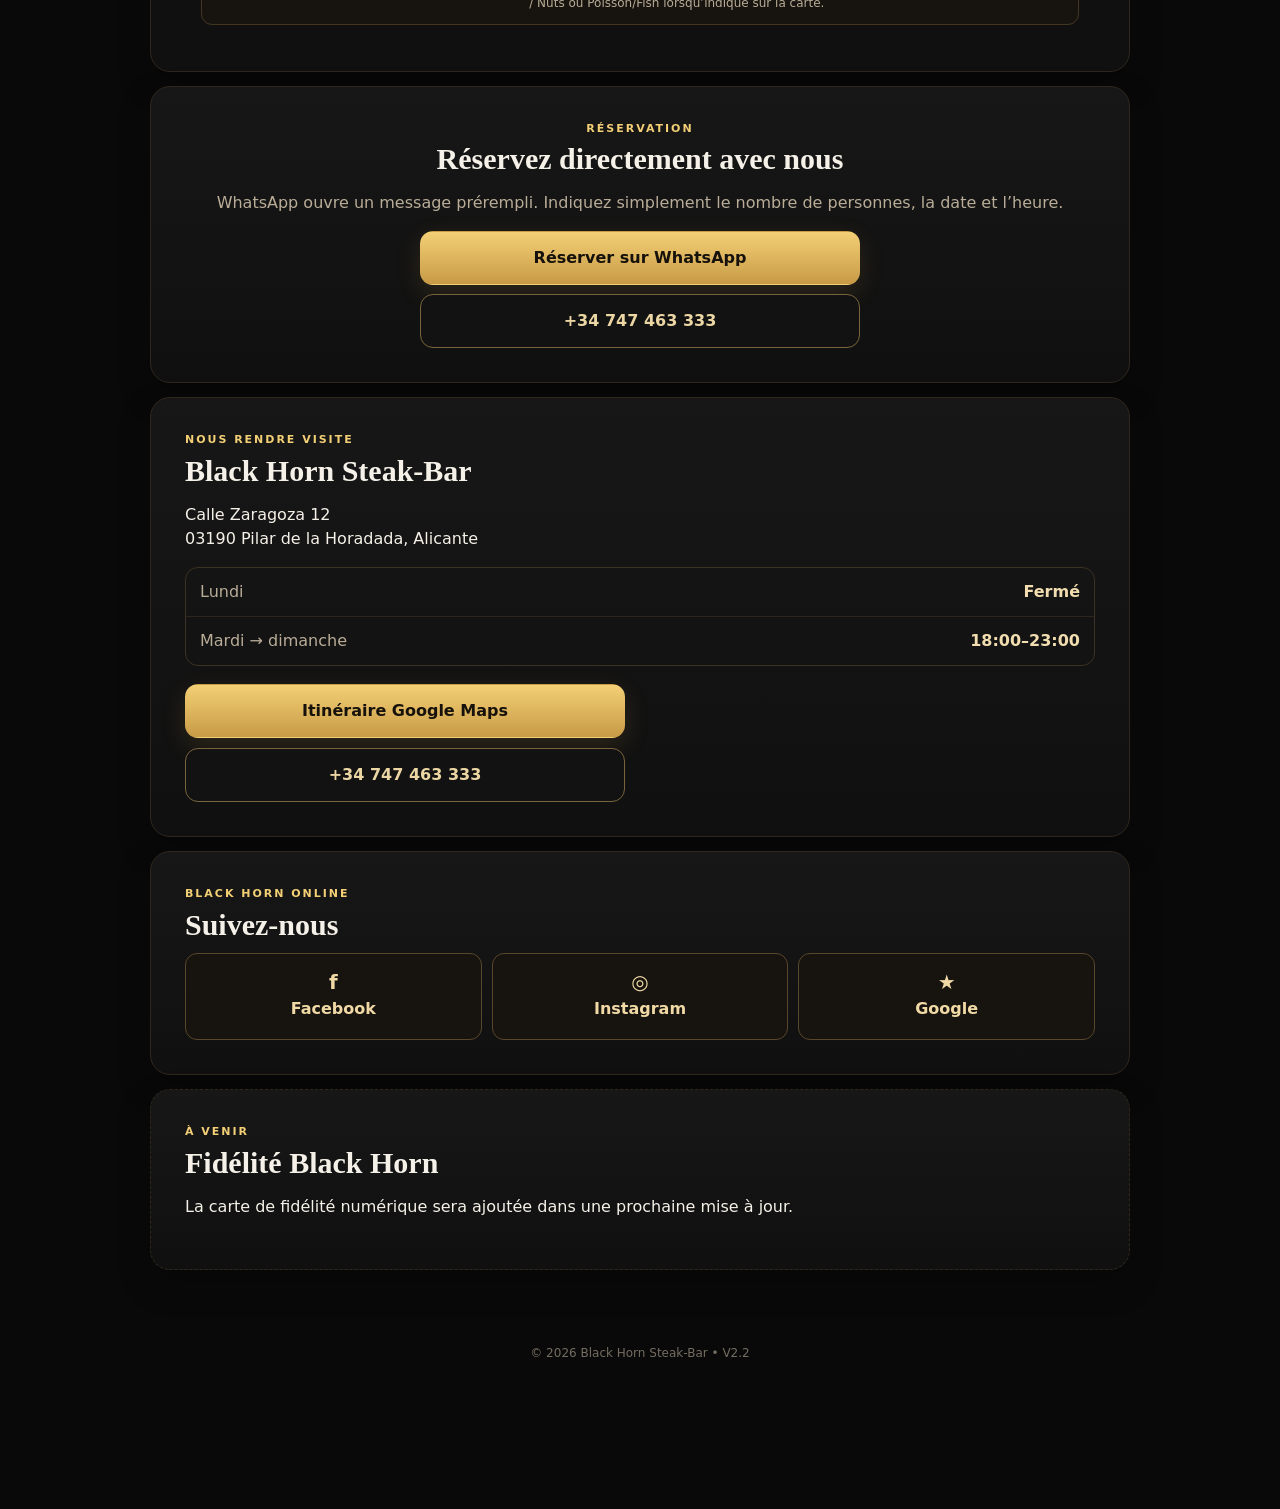
==== commit c0ccbfac: "Add files via upload" ====
--- a/index.html
+++ b/index.html
@@ -20,6 +20,7 @@
       <button class="lang active" data-lang="fr">FR</button>
       <button class="lang" data-lang="es">ES</button>
       <button class="lang" data-lang="en">EN</button>
+          <button class="lang" data-lang="nl">NL</button>
     </div>
 
     <img class="logo" src="black-horn-logo-v22.png" alt="Black Horn Steak-Bar">
@@ -46,6 +47,7 @@
           <p class="eyebrow" data-i18n="featured">À l’affiche</p>
           <h2>RIBS NIGHT</h2>
           <p class="big-price">22,90 €</p>
+          <p class="event-date"><strong>Samedi 26 septembre • Sábado 26 de septiembre • Saturday 26 September • Zaterdag 26 september</strong></p>
           <p data-i18n="ribsText">Travers de porc à volonté. Première assiette avec garniture, puis réassort de ribs. Boissons non comprises.</p>
           <a class="text-link js-ribs" href="#" target="_blank" rel="noopener" data-i18n="ask">Réserver / demander les disponibilités →</a>
         </div>
